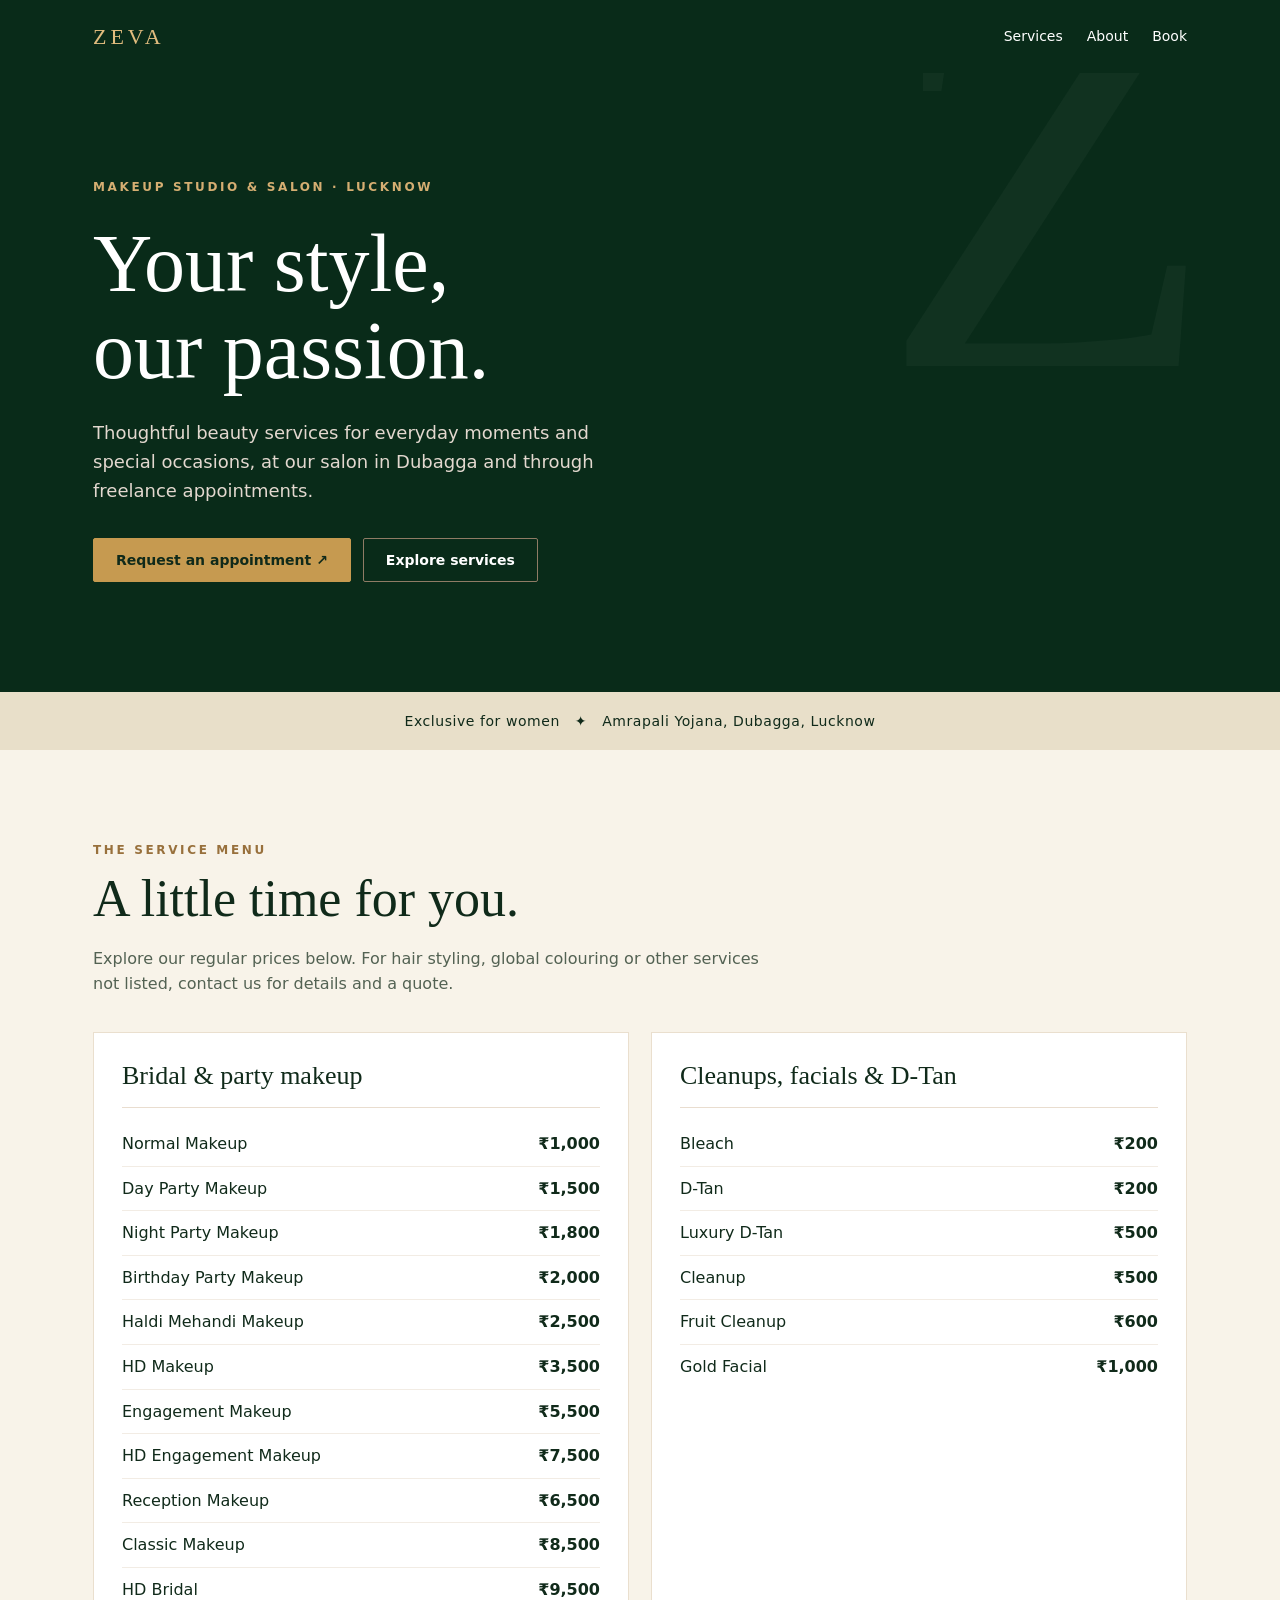
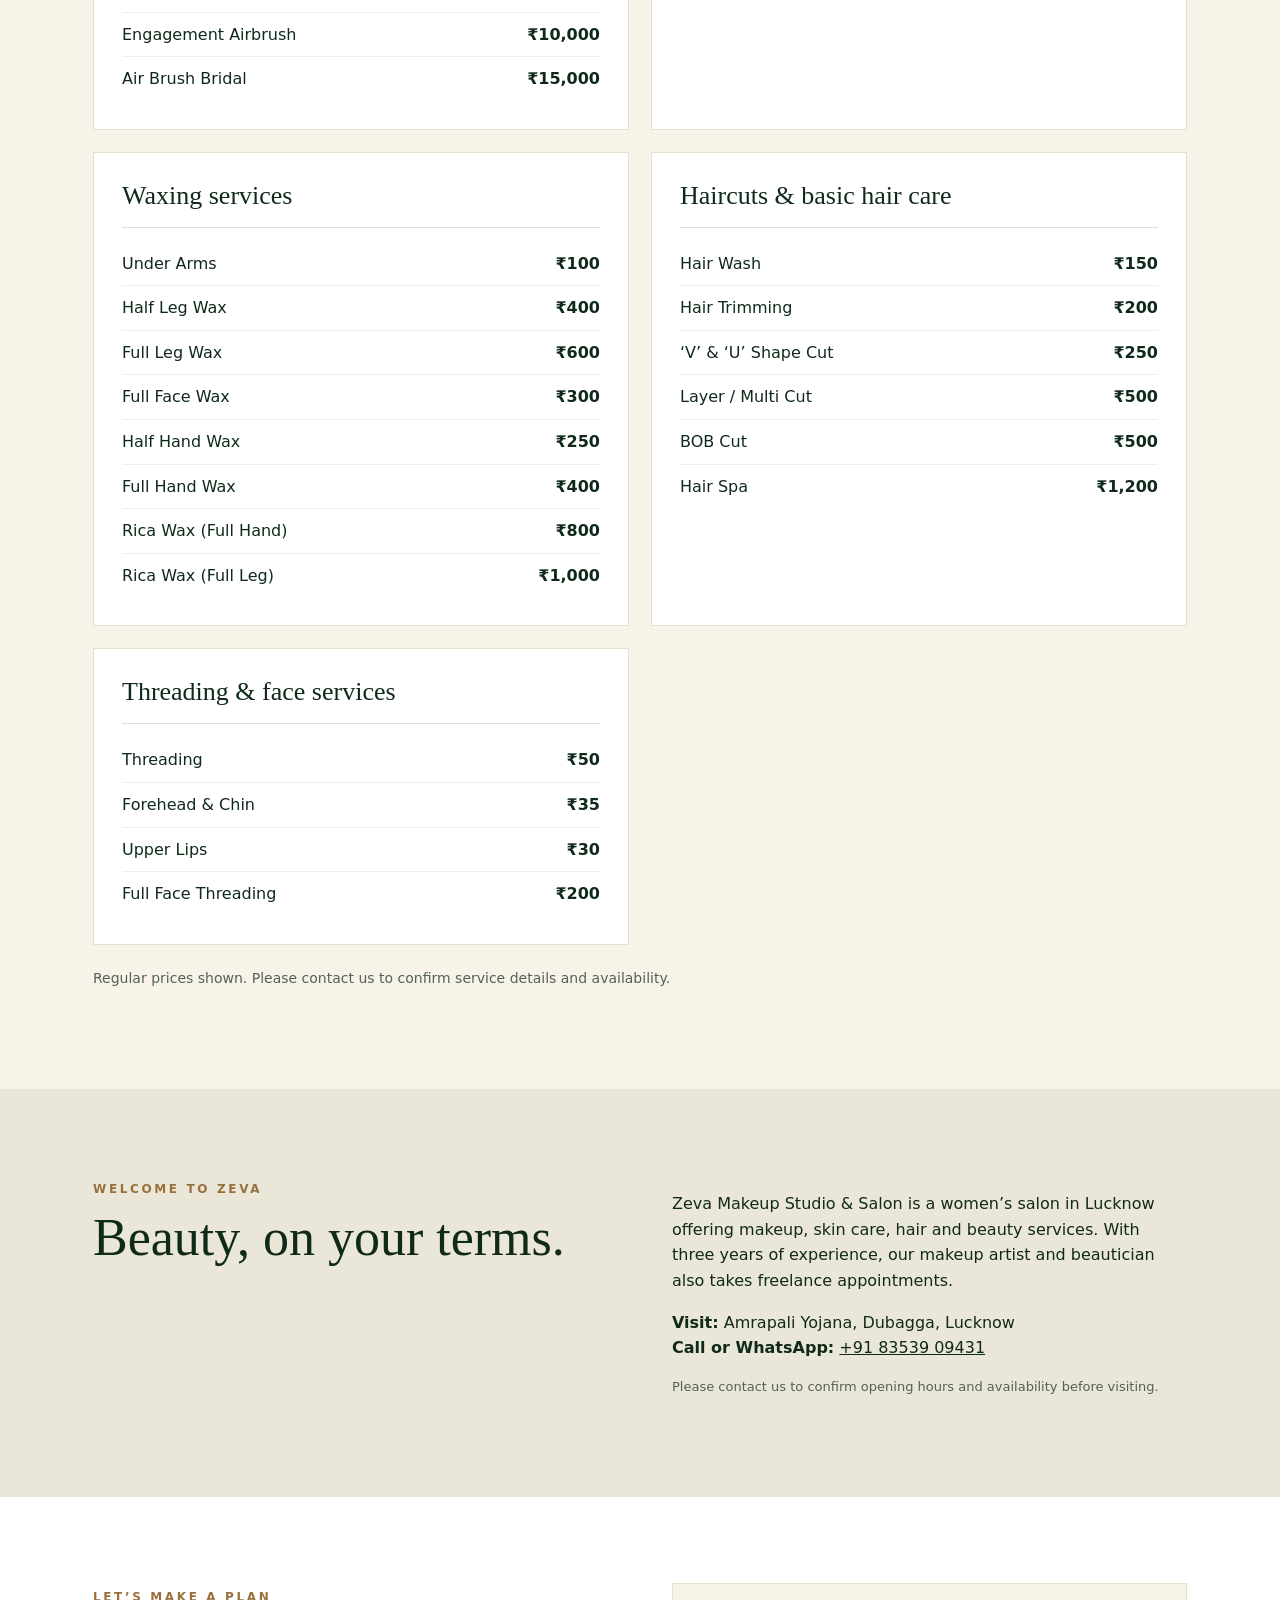
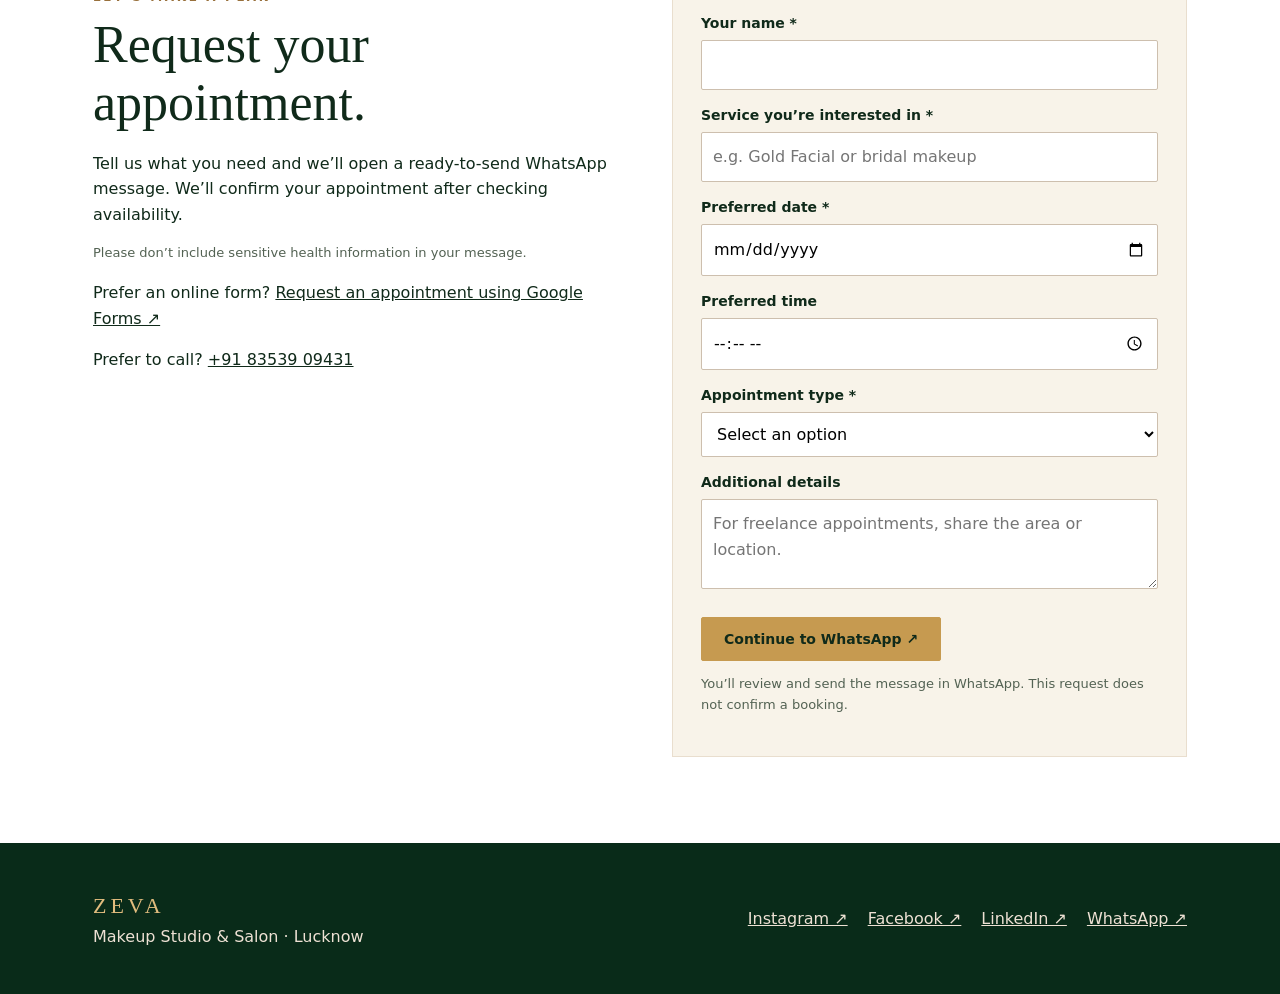
==== index.html @ 9061e0b4 "Publish Zeva salon website" ====
<!doctype html>
<html lang="en"><head><meta charset="utf-8"><meta name="viewport" content="width=device-width,initial-scale=1"><meta name="description" content="Zeva Makeup Studio & Salon in Dubagga, Lucknow. Explore services and request an appointment."><title>Zeva Makeup Studio & Salon | Lucknow</title>
<style>
:root{--ink:#102a1a;--bg:#f8f3e9;--gold:#c69a50;--light:#eee4d0;--muted:#536253}*{box-sizing:border-box}html{scroll-behavior:smooth}body{margin:0;background:var(--bg);color:var(--ink);font:16px/1.6 system-ui,-apple-system,sans-serif}a{color:inherit}header{background:#092b19;color:#fff}nav{max-width:1150px;margin:auto;display:flex;align-items:center;justify-content:space-between;padding:19px 28px;gap:20px}nav a{text-decoration:none}.brand{font-family:Georgia,serif;letter-spacing:.18em;font-size:22px;color:#e1bc7e}.navlinks{display:flex;gap:24px;font-size:14px}.hero{background:#092b19;color:#fff;position:relative;overflow:hidden}.hero:after{content:'Z';position:absolute;right:5%;top:-140px;font:550px/.9 Georgia,serif;color:#ffffff08;pointer-events:none}.hero-inner{max-width:1150px;margin:auto;padding:105px 28px 110px;position:relative;z-index:1}.eyebrow{text-transform:uppercase;letter-spacing:.22em;font-size:12px;font-weight:700;color:#d5ae72}.hero h1{font:clamp(46px,7vw,82px)/1.06 Georgia,serif;max-width:740px;margin:24px 0}.hero p{color:#e3d8cf;font-size:18px;max-width:540px}.buttons{display:flex;flex-wrap:wrap;gap:12px;margin-top:32px}.btn,button{display:inline-block;border:1px solid var(--gold);background:var(--gold);color:#102a1a;padding:13px 22px;border-radius:2px;text-decoration:none;font:600 14px system-ui;cursor:pointer}.btn.outline{background:transparent;color:#fff;border-color:#8f7b65}.strip{background:#e8dfc9;text-align:center;padding:18px;font-size:14px;letter-spacing:.04em}.wrap{max-width:1150px;margin:auto;padding:86px 28px}h2{font:clamp(36px,5vw,52px)/1.12 Georgia,serif;margin:8px 0 18px}h3{font:26px Georgia,serif;margin:0 0 14px}.intro{max-width:690px;color:var(--muted)}.service-grid{display:grid;grid-template-columns:repeat(2,1fr);gap:22px;margin-top:35px}.card{background:#fff;border:1px solid #eadfce;padding:28px}.card h3{padding-bottom:16px;border-bottom:1px solid #e9ddcf}.row{display:flex;justify-content:space-between;gap:20px;padding:9px 0;border-bottom:1px solid #f2ece4}.row:last-child{border-bottom:0}.price{white-space:nowrap;font-weight:600}.note{font-size:14px;color:var(--muted);margin-top:22px}.about{background:#ebe7d8}.about-grid,.book-grid{display:grid;grid-template-columns:1fr 1fr;gap:64px;align-items:start}.about p{max-width:520px}.booking{background:#fff}.form{background:var(--bg);border:1px solid #e9dece;padding:28px}.form label{display:block;font-size:14px;font-weight:650;margin:14px 0 6px}.form label:first-child{margin-top:0}.form input,.form select,.form textarea{font:inherit;width:100%;border:1px solid #cdbfae;background:#fff;padding:11px;border-radius:2px}.form textarea{min-height:90px;resize:vertical}.form button{margin-top:20px}.small{font-size:13px;color:var(--muted)}footer{background:#092b19;color:#eee1d4}footer .wrap{padding-top:45px;padding-bottom:45px;display:flex;justify-content:space-between;gap:24px;flex-wrap:wrap}.social{display:flex;gap:20px;align-items:center;flex-wrap:wrap}a:focus-visible,button:focus-visible,input:focus-visible,select:focus-visible,textarea:focus-visible{outline:3px solid #9b6417;outline-offset:3px}@media(max-width:700px){nav{padding:16px 20px}.brand{font-size:18px}.navlinks{gap:14px;font-size:12px}.hero-inner{padding:75px 22px}.hero:after{font-size:300px;top:0}.wrap{padding:60px 22px}.service-grid,.about-grid,.book-grid{grid-template-columns:1fr;gap:18px}.card{padding:22px}.book-grid{gap:30px}}
</style></head><body><header><nav aria-label="Main navigation"><a class="brand" href="#top">ZEVA</a><div class="navlinks"><a href="#services">Services</a><a href="#about">About</a><a href="#book">Book</a></div></nav></header><main id="top"><section class="hero"><div class="hero-inner"><div class="eyebrow">Makeup studio & salon · Lucknow</div><h1>Your style,<br>our passion.</h1><p>Thoughtful beauty services for everyday moments and special occasions, at our salon in Dubagga and through freelance appointments.</p><div class="buttons"><a class="btn" href="#book">Request an appointment ↗</a><a class="btn outline" href="#services">Explore services</a></div></div></section><div class="strip">Exclusive for women &nbsp; ✦ &nbsp; Amrapali Yojana, Dubagga, Lucknow</div><section id="services" class="wrap"><span class="eyebrow" style="color:#98703c">The service menu</span><h2>A little time for you.</h2><p class="intro">Explore our regular prices below. For hair styling, global colouring or other services not listed, contact us for details and a quote.</p><div class="service-grid">
<div class="card"><h3>Bridal & party makeup</h3><div class="row"><span>Normal Makeup</span><span class="price">₹1,000</span></div><div class="row"><span>Day Party Makeup</span><span class="price">₹1,500</span></div><div class="row"><span>Night Party Makeup</span><span class="price">₹1,800</span></div><div class="row"><span>Birthday Party Makeup</span><span class="price">₹2,000</span></div><div class="row"><span>Haldi Mehandi Makeup</span><span class="price">₹2,500</span></div><div class="row"><span>HD Makeup</span><span class="price">₹3,500</span></div><div class="row"><span>Engagement Makeup</span><span class="price">₹5,500</span></div><div class="row"><span>HD Engagement Makeup</span><span class="price">₹7,500</span></div><div class="row"><span>Reception Makeup</span><span class="price">₹6,500</span></div><div class="row"><span>Classic Makeup</span><span class="price">₹8,500</span></div><div class="row"><span>HD Bridal</span><span class="price">₹9,500</span></div><div class="row"><span>Engagement Airbrush</span><span class="price">₹10,000</span></div><div class="row"><span>Air Brush Bridal</span><span class="price">₹15,000</span></div></div>
<div class="card"><h3>Cleanups, facials & D-Tan</h3><div class="row"><span>Bleach</span><span class="price">₹200</span></div><div class="row"><span>D-Tan</span><span class="price">₹200</span></div><div class="row"><span>Luxury D-Tan</span><span class="price">₹500</span></div><div class="row"><span>Cleanup</span><span class="price">₹500</span></div><div class="row"><span>Fruit Cleanup</span><span class="price">₹600</span></div><div class="row"><span>Gold Facial</span><span class="price">₹1,000</span></div></div>
<div class="card"><h3>Waxing services</h3><div class="row"><span>Under Arms</span><span class="price">₹100</span></div><div class="row"><span>Half Leg Wax</span><span class="price">₹400</span></div><div class="row"><span>Full Leg Wax</span><span class="price">₹600</span></div><div class="row"><span>Full Face Wax</span><span class="price">₹300</span></div><div class="row"><span>Half Hand Wax</span><span class="price">₹250</span></div><div class="row"><span>Full Hand Wax</span><span class="price">₹400</span></div><div class="row"><span>Rica Wax (Full Hand)</span><span class="price">₹800</span></div><div class="row"><span>Rica Wax (Full Leg)</span><span class="price">₹1,000</span></div></div>
<div class="card"><h3>Haircuts & basic hair care</h3><div class="row"><span>Hair Wash</span><span class="price">₹150</span></div><div class="row"><span>Hair Trimming</span><span class="price">₹200</span></div><div class="row"><span>‘V’ & ‘U’ Shape Cut</span><span class="price">₹250</span></div><div class="row"><span>Layer / Multi Cut</span><span class="price">₹500</span></div><div class="row"><span>BOB Cut</span><span class="price">₹500</span></div><div class="row"><span>Hair Spa</span><span class="price">₹1,200</span></div></div>
<div class="card"><h3>Threading & face services</h3><div class="row"><span>Threading</span><span class="price">₹50</span></div><div class="row"><span>Forehead & Chin</span><span class="price">₹35</span></div><div class="row"><span>Upper Lips</span><span class="price">₹30</span></div><div class="row"><span>Full Face Threading</span><span class="price">₹200</span></div></div></div><p class="note">Regular prices shown. Please contact us to confirm service details and availability.</p></section><section id="about" class="about"><div class="wrap about-grid"><div><span class="eyebrow" style="color:#98703c">Welcome to Zeva</span><h2>Beauty, on your terms.</h2></div><div><p>Zeva Makeup Studio & Salon is a women’s salon in Lucknow offering makeup, skin care, hair and beauty services. With three years of experience, our makeup artist and beautician also takes freelance appointments.</p><p><strong>Visit:</strong> Amrapali Yojana, Dubagga, Lucknow<br><strong>Call or WhatsApp:</strong> <a href="tel:+918353909431">+91 83539 09431</a></p><p class="small">Please contact us to confirm opening hours and availability before visiting.</p></div></div></section><section id="book" class="booking"><div class="wrap book-grid"><div><span class="eyebrow" style="color:#98703c">Let’s make a plan</span><h2>Request your appointment.</h2><p>Tell us what you need and we’ll open a ready-to-send WhatsApp message. We’ll confirm your appointment after checking availability.</p><p class="small">Please don’t include sensitive health information in your message.</p><p>Prefer an online form? <a href="https://docs.google.com/forms/d/e/1FAIpQLSdlE_HU9J3QaApyy7PPLVn61SA3UjmPYv734FfahQmQXUkTKg/viewform?usp=publish-editor" target="_blank" rel="noopener noreferrer">Request an appointment using Google Forms ↗</a></p><p>Prefer to call? <a href="tel:+918353909431">+91 83539 09431</a></p></div><form class="form" id="booking-form"><label for="name">Your name *</label><input id="name" name="name" autocomplete="name" required maxlength="100"><label for="service">Service you’re interested in *</label><input id="service" name="service" required maxlength="120" placeholder="e.g. Gold Facial or bridal makeup"><label for="date">Preferred date *</label><input id="date" name="date" type="date" required><label for="time">Preferred time</label><input id="time" name="time" type="time"><label for="location">Appointment type *</label><select id="location" name="location" required><option value="">Select an option</option><option>At the salon</option><option>Freelance / at another location</option></select><label for="details">Additional details</label><textarea id="details" name="details" maxlength="500" placeholder="For freelance appointments, share the area or location."></textarea><button type="submit">Continue to WhatsApp ↗</button><p class="small">You’ll review and send the message in WhatsApp. This request does not confirm a booking.</p></form></div></section></main><footer><div class="wrap"><div><div class="brand">ZEVA</div><div>Makeup Studio & Salon · Lucknow</div></div><div class="social"><a href="https://www.instagram.com/zeva_makeup_studio/" target="_blank" rel="noopener noreferrer">Instagram ↗</a><a href="https://www.facebook.com/share/1DYczhRhSz/" target="_blank" rel="noopener noreferrer">Facebook ↗</a><a href="https://www.linkedin.com/in/jeba-siddiqui-956927223/" target="_blank" rel="noopener noreferrer">LinkedIn ↗</a><a href="https://wa.me/918353909431" target="_blank" rel="noopener noreferrer">WhatsApp ↗</a></div></div></footer><script>
document.getElementById('booking-form').addEventListener('submit',function(event){event.preventDefault();const f=new FormData(this);const message=['Hello Zeva! I would like to request an appointment.','Name: '+f.get('name').trim(),'Service: '+f.get('service').trim(),'Preferred date: '+f.get('date'),'Preferred time: '+(f.get('time')||'Flexible'),'Appointment type: '+f.get('location'),'Additional details: '+(f.get('details').trim()||'None')].join('\n');window.location.href='https://wa.me/918353909431?text='+encodeURIComponent(message)});
</script></body></html>
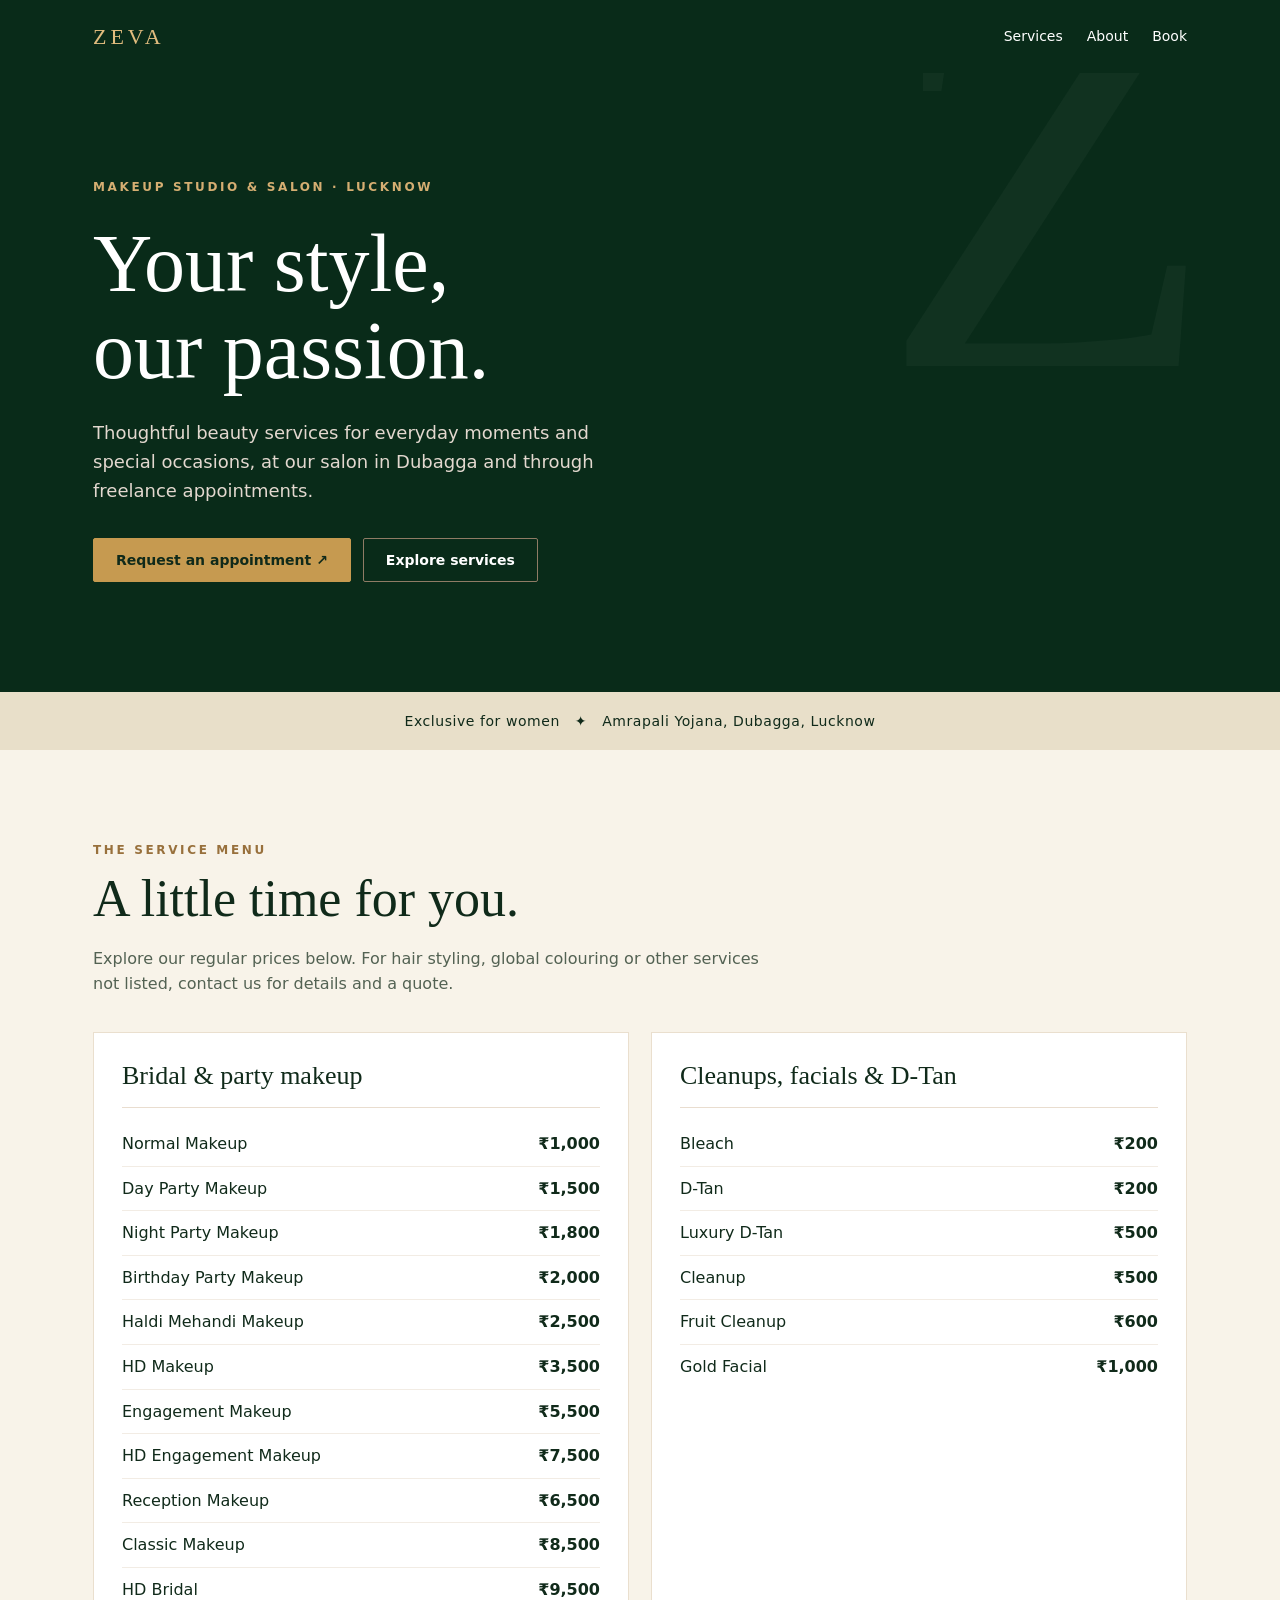
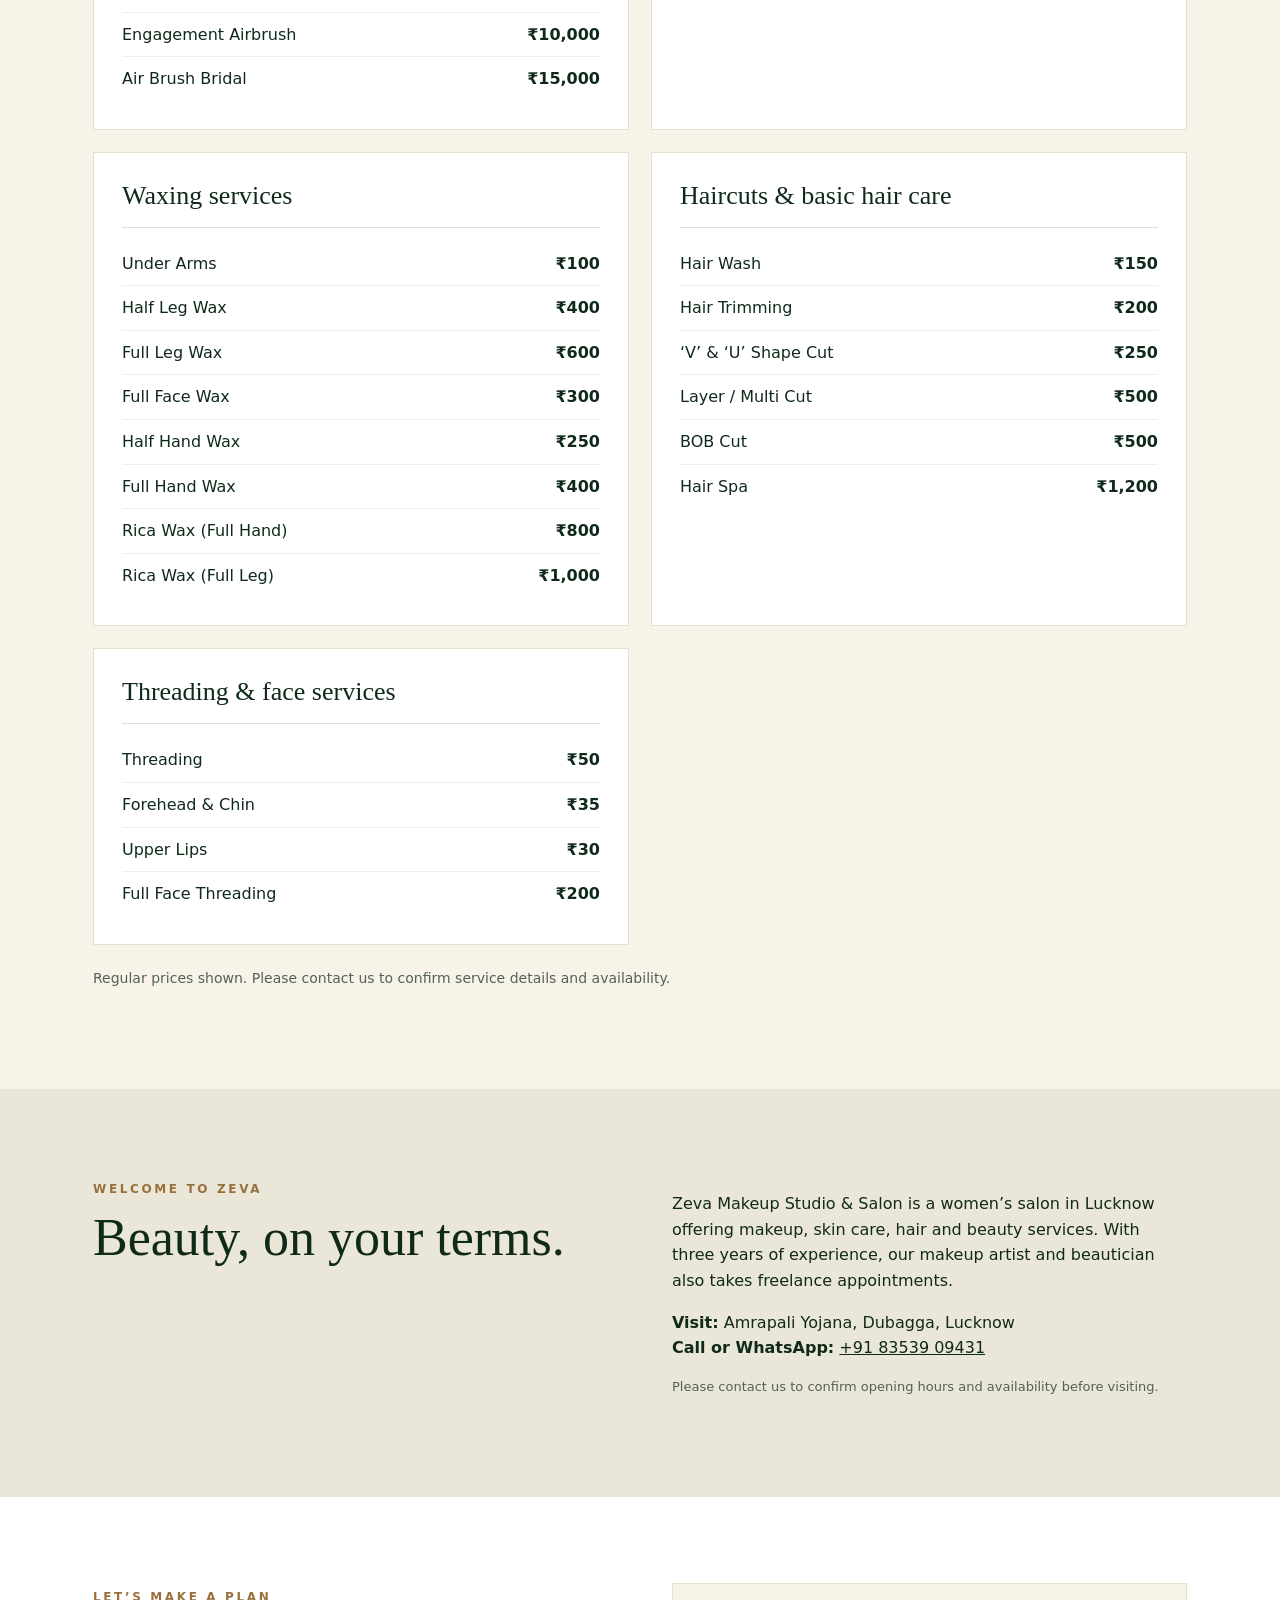
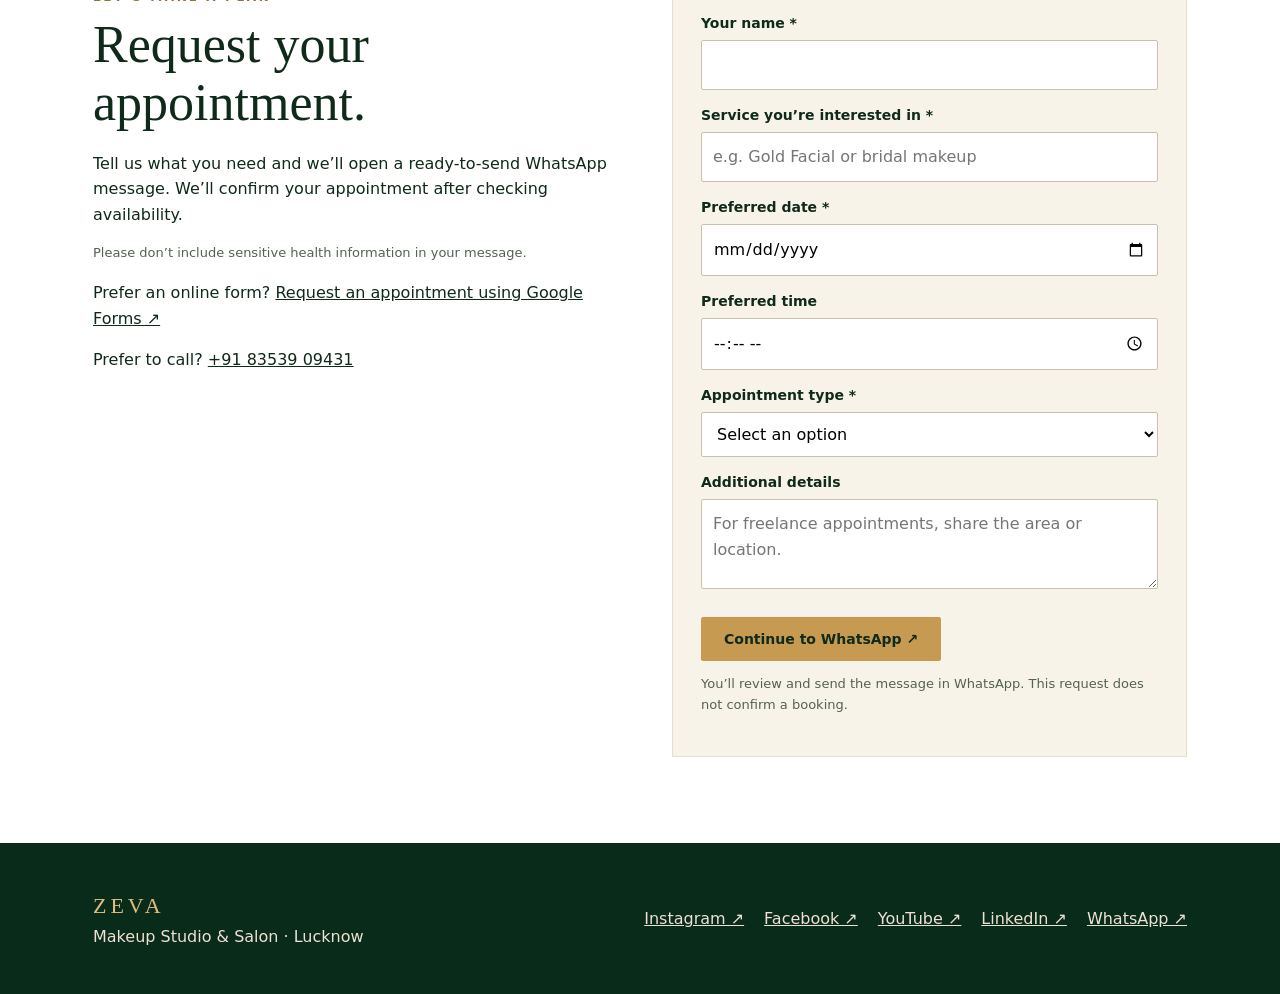
==== commit f1e853c7: "Link salon Facebook Page and YouTube" ====
--- a/index.html
+++ b/index.html
@@ -7,6 +7,6 @@
 <div class="card"><h3>Cleanups, facials & D-Tan</h3><div class="row"><span>Bleach</span><span class="price">₹200</span></div><div class="row"><span>D-Tan</span><span class="price">₹200</span></div><div class="row"><span>Luxury D-Tan</span><span class="price">₹500</span></div><div class="row"><span>Cleanup</span><span class="price">₹500</span></div><div class="row"><span>Fruit Cleanup</span><span class="price">₹600</span></div><div class="row"><span>Gold Facial</span><span class="price">₹1,000</span></div></div>
 <div class="card"><h3>Waxing services</h3><div class="row"><span>Under Arms</span><span class="price">₹100</span></div><div class="row"><span>Half Leg Wax</span><span class="price">₹400</span></div><div class="row"><span>Full Leg Wax</span><span class="price">₹600</span></div><div class="row"><span>Full Face Wax</span><span class="price">₹300</span></div><div class="row"><span>Half Hand Wax</span><span class="price">₹250</span></div><div class="row"><span>Full Hand Wax</span><span class="price">₹400</span></div><div class="row"><span>Rica Wax (Full Hand)</span><span class="price">₹800</span></div><div class="row"><span>Rica Wax (Full Leg)</span><span class="price">₹1,000</span></div></div>
 <div class="card"><h3>Haircuts & basic hair care</h3><div class="row"><span>Hair Wash</span><span class="price">₹150</span></div><div class="row"><span>Hair Trimming</span><span class="price">₹200</span></div><div class="row"><span>‘V’ & ‘U’ Shape Cut</span><span class="price">₹250</span></div><div class="row"><span>Layer / Multi Cut</span><span class="price">₹500</span></div><div class="row"><span>BOB Cut</span><span class="price">₹500</span></div><div class="row"><span>Hair Spa</span><span class="price">₹1,200</span></div></div>
-<div class="card"><h3>Threading & face services</h3><div class="row"><span>Threading</span><span class="price">₹50</span></div><div class="row"><span>Forehead & Chin</span><span class="price">₹35</span></div><div class="row"><span>Upper Lips</span><span class="price">₹30</span></div><div class="row"><span>Full Face Threading</span><span class="price">₹200</span></div></div></div><p class="note">Regular prices shown. Please contact us to confirm service details and availability.</p></section><section id="about" class="about"><div class="wrap about-grid"><div><span class="eyebrow" style="color:#98703c">Welcome to Zeva</span><h2>Beauty, on your terms.</h2></div><div><p>Zeva Makeup Studio & Salon is a women’s salon in Lucknow offering makeup, skin care, hair and beauty services. With three years of experience, our makeup artist and beautician also takes freelance appointments.</p><p><strong>Visit:</strong> Amrapali Yojana, Dubagga, Lucknow<br><strong>Call or WhatsApp:</strong> <a href="tel:+918353909431">+91 83539 09431</a></p><p class="small">Please contact us to confirm opening hours and availability before visiting.</p></div></div></section><section id="book" class="booking"><div class="wrap book-grid"><div><span class="eyebrow" style="color:#98703c">Let’s make a plan</span><h2>Request your appointment.</h2><p>Tell us what you need and we’ll open a ready-to-send WhatsApp message. We’ll confirm your appointment after checking availability.</p><p class="small">Please don’t include sensitive health information in your message.</p><p>Prefer an online form? <a href="https://docs.google.com/forms/d/e/1FAIpQLSdlE_HU9J3QaApyy7PPLVn61SA3UjmPYv734FfahQmQXUkTKg/viewform?usp=publish-editor" target="_blank" rel="noopener noreferrer">Request an appointment using Google Forms ↗</a></p><p>Prefer to call? <a href="tel:+918353909431">+91 83539 09431</a></p></div><form class="form" id="booking-form"><label for="name">Your name *</label><input id="name" name="name" autocomplete="name" required maxlength="100"><label for="service">Service you’re interested in *</label><input id="service" name="service" required maxlength="120" placeholder="e.g. Gold Facial or bridal makeup"><label for="date">Preferred date *</label><input id="date" name="date" type="date" required><label for="time">Preferred time</label><input id="time" name="time" type="time"><label for="location">Appointment type *</label><select id="location" name="location" required><option value="">Select an option</option><option>At the salon</option><option>Freelance / at another location</option></select><label for="details">Additional details</label><textarea id="details" name="details" maxlength="500" placeholder="For freelance appointments, share the area or location."></textarea><button type="submit">Continue to WhatsApp ↗</button><p class="small">You’ll review and send the message in WhatsApp. This request does not confirm a booking.</p></form></div></section></main><footer><div class="wrap"><div><div class="brand">ZEVA</div><div>Makeup Studio & Salon · Lucknow</div></div><div class="social"><a href="https://www.instagram.com/zeva_makeup_studio/" target="_blank" rel="noopener noreferrer">Instagram ↗</a><a href="https://www.facebook.com/share/1DYczhRhSz/" target="_blank" rel="noopener noreferrer">Facebook ↗</a><a href="https://www.linkedin.com/in/jeba-siddiqui-956927223/" target="_blank" rel="noopener noreferrer">LinkedIn ↗</a><a href="https://wa.me/918353909431" target="_blank" rel="noopener noreferrer">WhatsApp ↗</a></div></div></footer><script>
+<div class="card"><h3>Threading & face services</h3><div class="row"><span>Threading</span><span class="price">₹50</span></div><div class="row"><span>Forehead & Chin</span><span class="price">₹35</span></div><div class="row"><span>Upper Lips</span><span class="price">₹30</span></div><div class="row"><span>Full Face Threading</span><span class="price">₹200</span></div></div></div><p class="note">Regular prices shown. Please contact us to confirm service details and availability.</p></section><section id="about" class="about"><div class="wrap about-grid"><div><span class="eyebrow" style="color:#98703c">Welcome to Zeva</span><h2>Beauty, on your terms.</h2></div><div><p>Zeva Makeup Studio & Salon is a women’s salon in Lucknow offering makeup, skin care, hair and beauty services. With three years of experience, our makeup artist and beautician also takes freelance appointments.</p><p><strong>Visit:</strong> Amrapali Yojana, Dubagga, Lucknow<br><strong>Call or WhatsApp:</strong> <a href="tel:+918353909431">+91 83539 09431</a></p><p class="small">Please contact us to confirm opening hours and availability before visiting.</p></div></div></section><section id="book" class="booking"><div class="wrap book-grid"><div><span class="eyebrow" style="color:#98703c">Let’s make a plan</span><h2>Request your appointment.</h2><p>Tell us what you need and we’ll open a ready-to-send WhatsApp message. We’ll confirm your appointment after checking availability.</p><p class="small">Please don’t include sensitive health information in your message.</p><p>Prefer an online form? <a href="https://docs.google.com/forms/d/e/1FAIpQLSdlE_HU9J3QaApyy7PPLVn61SA3UjmPYv734FfahQmQXUkTKg/viewform?usp=publish-editor" target="_blank" rel="noopener noreferrer">Request an appointment using Google Forms ↗</a></p><p>Prefer to call? <a href="tel:+918353909431">+91 83539 09431</a></p></div><form class="form" id="booking-form"><label for="name">Your name *</label><input id="name" name="name" autocomplete="name" required maxlength="100"><label for="service">Service you’re interested in *</label><input id="service" name="service" required maxlength="120" placeholder="e.g. Gold Facial or bridal makeup"><label for="date">Preferred date *</label><input id="date" name="date" type="date" required><label for="time">Preferred time</label><input id="time" name="time" type="time"><label for="location">Appointment type *</label><select id="location" name="location" required><option value="">Select an option</option><option>At the salon</option><option>Freelance / at another location</option></select><label for="details">Additional details</label><textarea id="details" name="details" maxlength="500" placeholder="For freelance appointments, share the area or location."></textarea><button type="submit">Continue to WhatsApp ↗</button><p class="small">You’ll review and send the message in WhatsApp. This request does not confirm a booking.</p></form></div></section></main><footer><div class="wrap"><div><div class="brand">ZEVA</div><div>Makeup Studio & Salon · Lucknow</div></div><div class="social"><a href="https://www.instagram.com/zeva_makeup_studio/" target="_blank" rel="noopener noreferrer">Instagram ↗</a><a href="https://www.facebook.com/profile.php?id=61577740792588" target="_blank" rel="noopener noreferrer">Facebook ↗</a><a href="https://www.youtube.com/@zeva-makeup-studio" target="_blank" rel="noopener noreferrer">YouTube ↗</a><a href="https://www.linkedin.com/in/jeba-siddiqui-956927223/" target="_blank" rel="noopener noreferrer">LinkedIn ↗</a><a href="https://wa.me/918353909431" target="_blank" rel="noopener noreferrer">WhatsApp ↗</a></div></div></footer><script>
 document.getElementById('booking-form').addEventListener('submit',function(event){event.preventDefault();const f=new FormData(this);const message=['Hello Zeva! I would like to request an appointment.','Name: '+f.get('name').trim(),'Service: '+f.get('service').trim(),'Preferred date: '+f.get('date'),'Preferred time: '+(f.get('time')||'Flexible'),'Appointment type: '+f.get('location'),'Additional details: '+(f.get('details').trim()||'None')].join('\n');window.location.href='https://wa.me/918353909431?text='+encodeURIComponent(message)});
 </script></body></html>
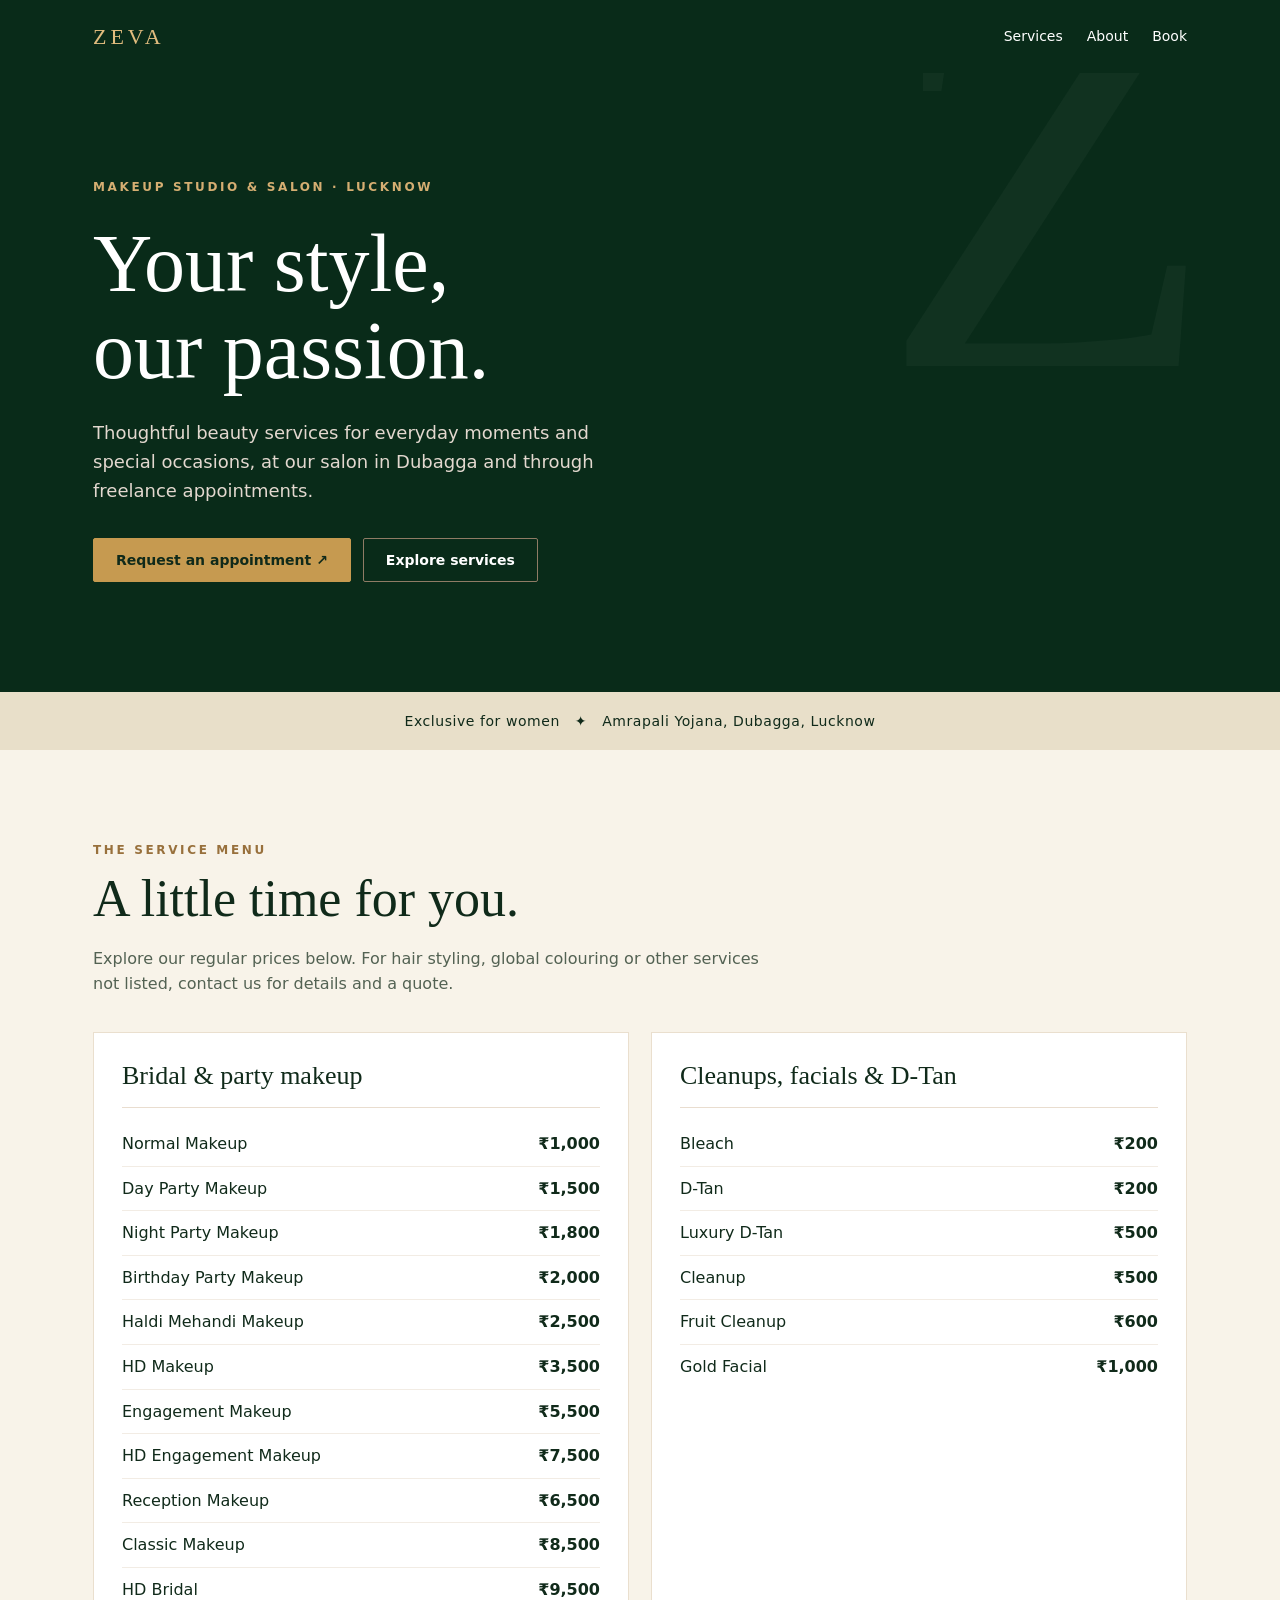
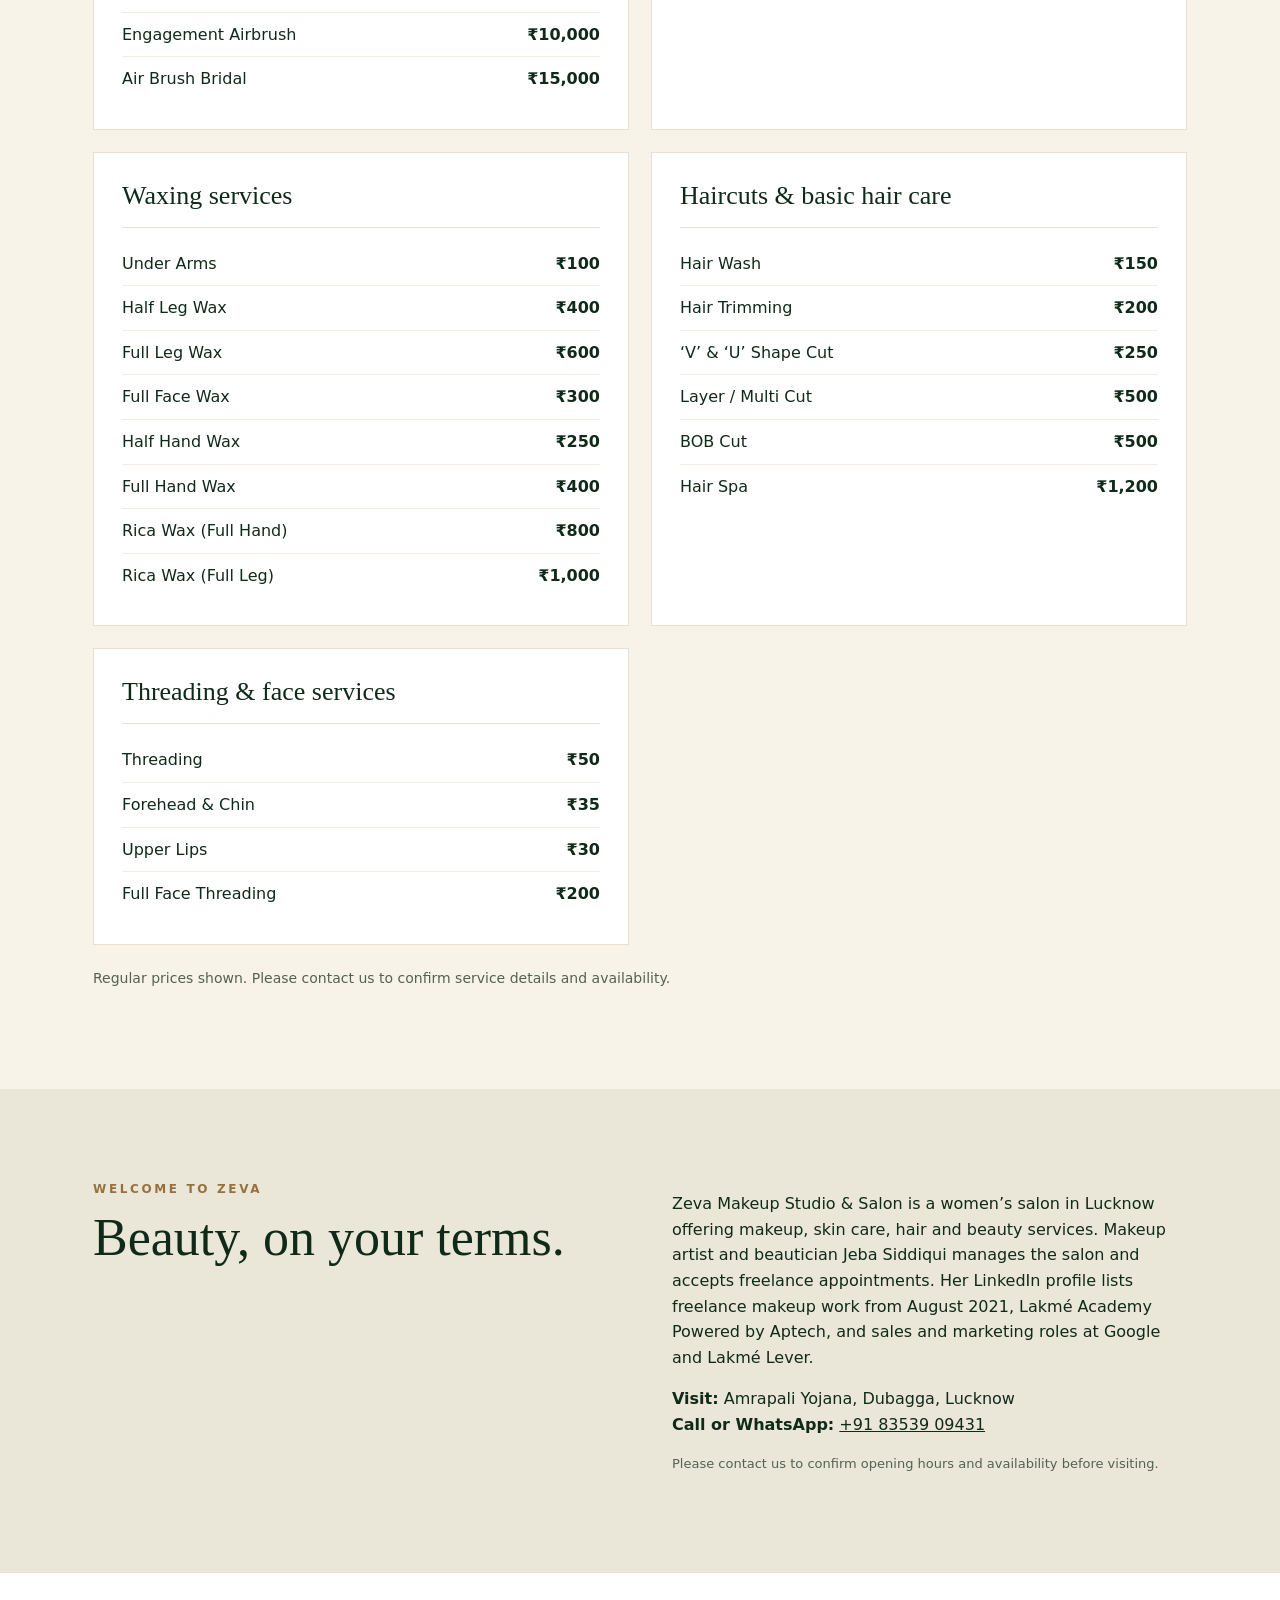
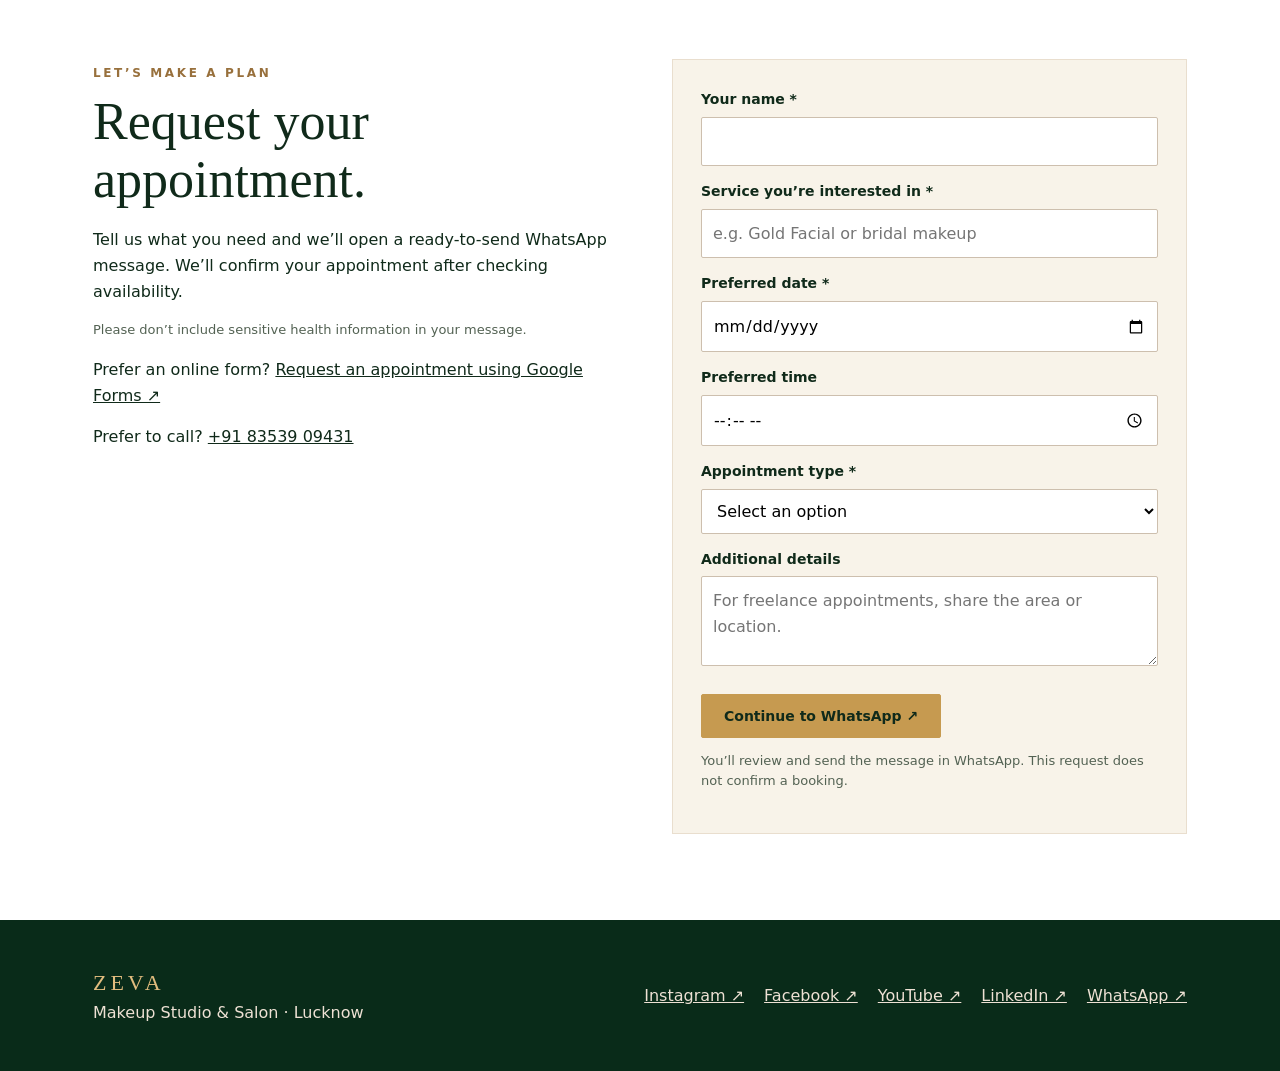
==== commit 676b3475: "Update artist biography" ====
--- a/index.html
+++ b/index.html
@@ -7,6 +7,6 @@
 <div class="card"><h3>Cleanups, facials & D-Tan</h3><div class="row"><span>Bleach</span><span class="price">₹200</span></div><div class="row"><span>D-Tan</span><span class="price">₹200</span></div><div class="row"><span>Luxury D-Tan</span><span class="price">₹500</span></div><div class="row"><span>Cleanup</span><span class="price">₹500</span></div><div class="row"><span>Fruit Cleanup</span><span class="price">₹600</span></div><div class="row"><span>Gold Facial</span><span class="price">₹1,000</span></div></div>
 <div class="card"><h3>Waxing services</h3><div class="row"><span>Under Arms</span><span class="price">₹100</span></div><div class="row"><span>Half Leg Wax</span><span class="price">₹400</span></div><div class="row"><span>Full Leg Wax</span><span class="price">₹600</span></div><div class="row"><span>Full Face Wax</span><span class="price">₹300</span></div><div class="row"><span>Half Hand Wax</span><span class="price">₹250</span></div><div class="row"><span>Full Hand Wax</span><span class="price">₹400</span></div><div class="row"><span>Rica Wax (Full Hand)</span><span class="price">₹800</span></div><div class="row"><span>Rica Wax (Full Leg)</span><span class="price">₹1,000</span></div></div>
 <div class="card"><h3>Haircuts & basic hair care</h3><div class="row"><span>Hair Wash</span><span class="price">₹150</span></div><div class="row"><span>Hair Trimming</span><span class="price">₹200</span></div><div class="row"><span>‘V’ & ‘U’ Shape Cut</span><span class="price">₹250</span></div><div class="row"><span>Layer / Multi Cut</span><span class="price">₹500</span></div><div class="row"><span>BOB Cut</span><span class="price">₹500</span></div><div class="row"><span>Hair Spa</span><span class="price">₹1,200</span></div></div>
-<div class="card"><h3>Threading & face services</h3><div class="row"><span>Threading</span><span class="price">₹50</span></div><div class="row"><span>Forehead & Chin</span><span class="price">₹35</span></div><div class="row"><span>Upper Lips</span><span class="price">₹30</span></div><div class="row"><span>Full Face Threading</span><span class="price">₹200</span></div></div></div><p class="note">Regular prices shown. Please contact us to confirm service details and availability.</p></section><section id="about" class="about"><div class="wrap about-grid"><div><span class="eyebrow" style="color:#98703c">Welcome to Zeva</span><h2>Beauty, on your terms.</h2></div><div><p>Zeva Makeup Studio & Salon is a women’s salon in Lucknow offering makeup, skin care, hair and beauty services. With three years of experience, our makeup artist and beautician also takes freelance appointments.</p><p><strong>Visit:</strong> Amrapali Yojana, Dubagga, Lucknow<br><strong>Call or WhatsApp:</strong> <a href="tel:+918353909431">+91 83539 09431</a></p><p class="small">Please contact us to confirm opening hours and availability before visiting.</p></div></div></section><section id="book" class="booking"><div class="wrap book-grid"><div><span class="eyebrow" style="color:#98703c">Let’s make a plan</span><h2>Request your appointment.</h2><p>Tell us what you need and we’ll open a ready-to-send WhatsApp message. We’ll confirm your appointment after checking availability.</p><p class="small">Please don’t include sensitive health information in your message.</p><p>Prefer an online form? <a href="https://docs.google.com/forms/d/e/1FAIpQLSdlE_HU9J3QaApyy7PPLVn61SA3UjmPYv734FfahQmQXUkTKg/viewform?usp=publish-editor" target="_blank" rel="noopener noreferrer">Request an appointment using Google Forms ↗</a></p><p>Prefer to call? <a href="tel:+918353909431">+91 83539 09431</a></p></div><form class="form" id="booking-form"><label for="name">Your name *</label><input id="name" name="name" autocomplete="name" required maxlength="100"><label for="service">Service you’re interested in *</label><input id="service" name="service" required maxlength="120" placeholder="e.g. Gold Facial or bridal makeup"><label for="date">Preferred date *</label><input id="date" name="date" type="date" required><label for="time">Preferred time</label><input id="time" name="time" type="time"><label for="location">Appointment type *</label><select id="location" name="location" required><option value="">Select an option</option><option>At the salon</option><option>Freelance / at another location</option></select><label for="details">Additional details</label><textarea id="details" name="details" maxlength="500" placeholder="For freelance appointments, share the area or location."></textarea><button type="submit">Continue to WhatsApp ↗</button><p class="small">You’ll review and send the message in WhatsApp. This request does not confirm a booking.</p></form></div></section></main><footer><div class="wrap"><div><div class="brand">ZEVA</div><div>Makeup Studio & Salon · Lucknow</div></div><div class="social"><a href="https://www.instagram.com/zeva_makeup_studio/" target="_blank" rel="noopener noreferrer">Instagram ↗</a><a href="https://www.facebook.com/profile.php?id=61577740792588" target="_blank" rel="noopener noreferrer">Facebook ↗</a><a href="https://www.youtube.com/@zeva-makeup-studio" target="_blank" rel="noopener noreferrer">YouTube ↗</a><a href="https://www.linkedin.com/in/jeba-siddiqui-956927223/" target="_blank" rel="noopener noreferrer">LinkedIn ↗</a><a href="https://wa.me/918353909431" target="_blank" rel="noopener noreferrer">WhatsApp ↗</a></div></div></footer><script>
+<div class="card"><h3>Threading & face services</h3><div class="row"><span>Threading</span><span class="price">₹50</span></div><div class="row"><span>Forehead & Chin</span><span class="price">₹35</span></div><div class="row"><span>Upper Lips</span><span class="price">₹30</span></div><div class="row"><span>Full Face Threading</span><span class="price">₹200</span></div></div></div><p class="note">Regular prices shown. Please contact us to confirm service details and availability.</p></section><section id="about" class="about"><div class="wrap about-grid"><div><span class="eyebrow" style="color:#98703c">Welcome to Zeva</span><h2>Beauty, on your terms.</h2></div><div><p>Zeva Makeup Studio & Salon is a women’s salon in Lucknow offering makeup, skin care, hair and beauty services. Makeup artist and beautician Jeba Siddiqui manages the salon and accepts freelance appointments. Her LinkedIn profile lists freelance makeup work from August 2021, Lakmé Academy Powered by Aptech, and sales and marketing roles at Google and Lakmé Lever.</p><p><strong>Visit:</strong> Amrapali Yojana, Dubagga, Lucknow<br><strong>Call or WhatsApp:</strong> <a href="tel:+918353909431">+91 83539 09431</a></p><p class="small">Please contact us to confirm opening hours and availability before visiting.</p></div></div></section><section id="book" class="booking"><div class="wrap book-grid"><div><span class="eyebrow" style="color:#98703c">Let’s make a plan</span><h2>Request your appointment.</h2><p>Tell us what you need and we’ll open a ready-to-send WhatsApp message. We’ll confirm your appointment after checking availability.</p><p class="small">Please don’t include sensitive health information in your message.</p><p>Prefer an online form? <a href="https://docs.google.com/forms/d/e/1FAIpQLSdlE_HU9J3QaApyy7PPLVn61SA3UjmPYv734FfahQmQXUkTKg/viewform?usp=publish-editor" target="_blank" rel="noopener noreferrer">Request an appointment using Google Forms ↗</a></p><p>Prefer to call? <a href="tel:+918353909431">+91 83539 09431</a></p></div><form class="form" id="booking-form"><label for="name">Your name *</label><input id="name" name="name" autocomplete="name" required maxlength="100"><label for="service">Service you’re interested in *</label><input id="service" name="service" required maxlength="120" placeholder="e.g. Gold Facial or bridal makeup"><label for="date">Preferred date *</label><input id="date" name="date" type="date" required><label for="time">Preferred time</label><input id="time" name="time" type="time"><label for="location">Appointment type *</label><select id="location" name="location" required><option value="">Select an option</option><option>At the salon</option><option>Freelance / at another location</option></select><label for="details">Additional details</label><textarea id="details" name="details" maxlength="500" placeholder="For freelance appointments, share the area or location."></textarea><button type="submit">Continue to WhatsApp ↗</button><p class="small">You’ll review and send the message in WhatsApp. This request does not confirm a booking.</p></form></div></section></main><footer><div class="wrap"><div><div class="brand">ZEVA</div><div>Makeup Studio & Salon · Lucknow</div></div><div class="social"><a href="https://www.instagram.com/zeva_makeup_studio/" target="_blank" rel="noopener noreferrer">Instagram ↗</a><a href="https://www.facebook.com/profile.php?id=61577740792588" target="_blank" rel="noopener noreferrer">Facebook ↗</a><a href="https://www.youtube.com/@zeva-makeup-studio" target="_blank" rel="noopener noreferrer">YouTube ↗</a><a href="https://www.linkedin.com/in/jeba-siddiqui-956927223/" target="_blank" rel="noopener noreferrer">LinkedIn ↗</a><a href="https://wa.me/918353909431" target="_blank" rel="noopener noreferrer">WhatsApp ↗</a></div></div></footer><script>
 document.getElementById('booking-form').addEventListener('submit',function(event){event.preventDefault();const f=new FormData(this);const message=['Hello Zeva! I would like to request an appointment.','Name: '+f.get('name').trim(),'Service: '+f.get('service').trim(),'Preferred date: '+f.get('date'),'Preferred time: '+(f.get('time')||'Flexible'),'Appointment type: '+f.get('location'),'Additional details: '+(f.get('details').trim()||'None')].join('\n');window.location.href='https://wa.me/918353909431?text='+encodeURIComponent(message)});
 </script></body></html>
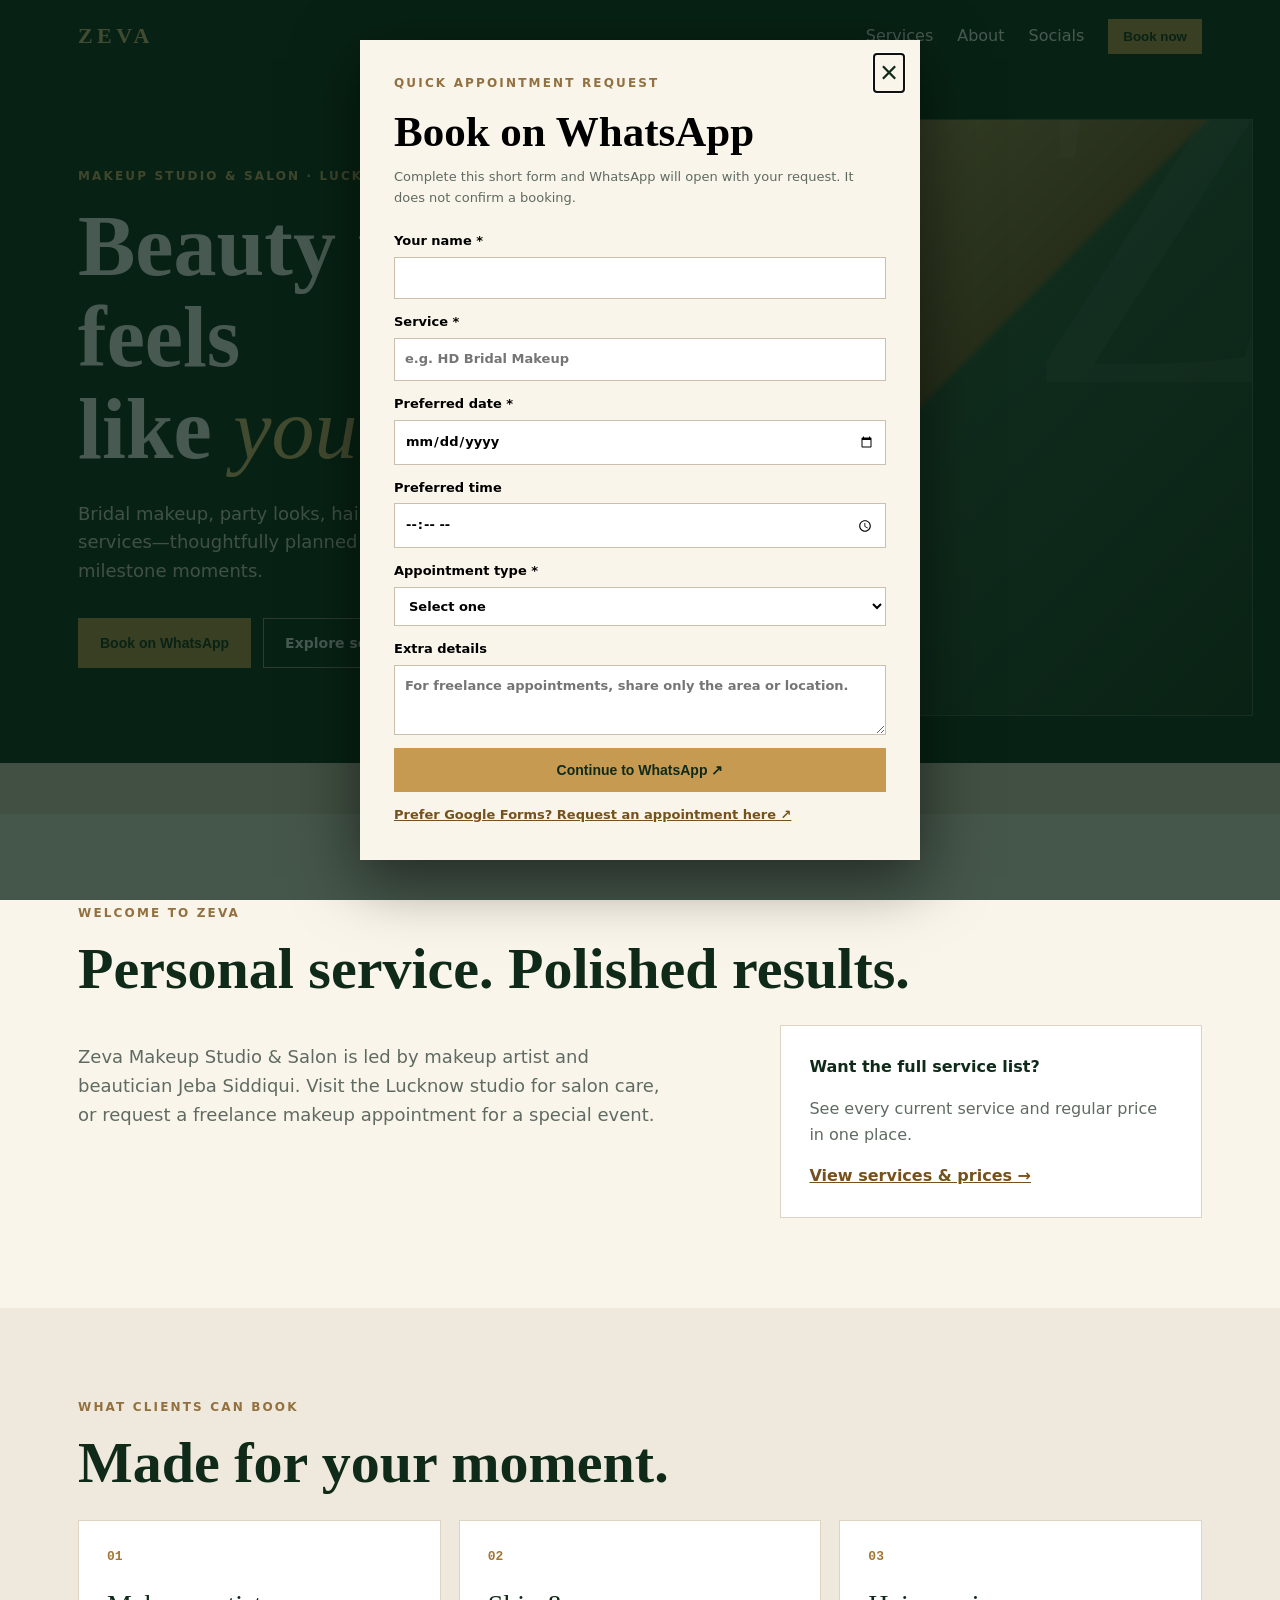
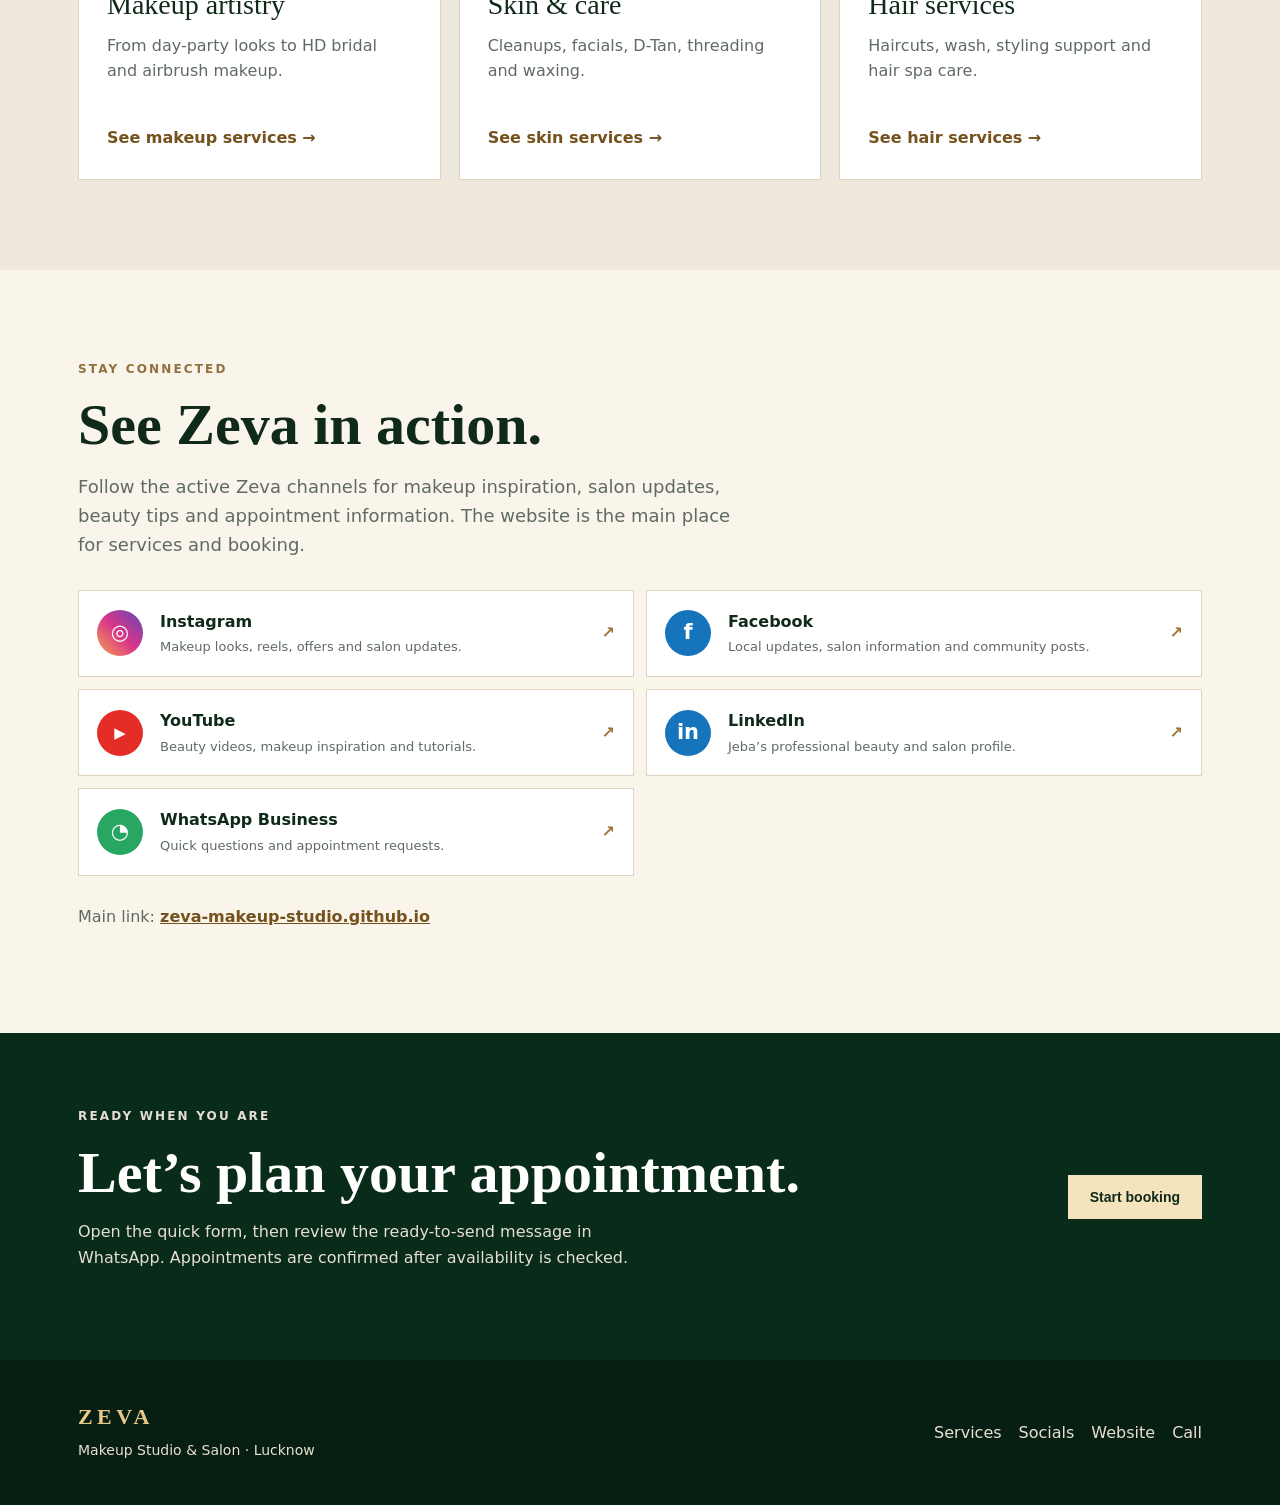
==== commit 007e4bb0: "Update index.html" ====
--- a/index.html
+++ b/index.html
@@ -1,12 +1,10 @@
 <!doctype html>
-<html lang="en"><head><meta charset="utf-8"><meta name="viewport" content="width=device-width,initial-scale=1"><meta name="description" content="Zeva Makeup Studio & Salon in Dubagga, Lucknow. Explore services and request an appointment."><title>Zeva Makeup Studio & Salon | Lucknow</title>
-<style>
-:root{--ink:#102a1a;--bg:#f8f3e9;--gold:#c69a50;--light:#eee4d0;--muted:#536253}*{box-sizing:border-box}html{scroll-behavior:smooth}body{margin:0;background:var(--bg);color:var(--ink);font:16px/1.6 system-ui,-apple-system,sans-serif}a{color:inherit}header{background:#092b19;color:#fff}nav{max-width:1150px;margin:auto;display:flex;align-items:center;justify-content:space-between;padding:19px 28px;gap:20px}nav a{text-decoration:none}.brand{font-family:Georgia,serif;letter-spacing:.18em;font-size:22px;color:#e1bc7e}.navlinks{display:flex;gap:24px;font-size:14px}.hero{background:#092b19;color:#fff;position:relative;overflow:hidden}.hero:after{content:'Z';position:absolute;right:5%;top:-140px;font:550px/.9 Georgia,serif;color:#ffffff08;pointer-events:none}.hero-inner{max-width:1150px;margin:auto;padding:105px 28px 110px;position:relative;z-index:1}.eyebrow{text-transform:uppercase;letter-spacing:.22em;font-size:12px;font-weight:700;color:#d5ae72}.hero h1{font:clamp(46px,7vw,82px)/1.06 Georgia,serif;max-width:740px;margin:24px 0}.hero p{color:#e3d8cf;font-size:18px;max-width:540px}.buttons{display:flex;flex-wrap:wrap;gap:12px;margin-top:32px}.btn,button{display:inline-block;border:1px solid var(--gold);background:var(--gold);color:#102a1a;padding:13px 22px;border-radius:2px;text-decoration:none;font:600 14px system-ui;cursor:pointer}.btn.outline{background:transparent;color:#fff;border-color:#8f7b65}.strip{background:#e8dfc9;text-align:center;padding:18px;font-size:14px;letter-spacing:.04em}.wrap{max-width:1150px;margin:auto;padding:86px 28px}h2{font:clamp(36px,5vw,52px)/1.12 Georgia,serif;margin:8px 0 18px}h3{font:26px Georgia,serif;margin:0 0 14px}.intro{max-width:690px;color:var(--muted)}.service-grid{display:grid;grid-template-columns:repeat(2,1fr);gap:22px;margin-top:35px}.card{background:#fff;border:1px solid #eadfce;padding:28px}.card h3{padding-bottom:16px;border-bottom:1px solid #e9ddcf}.row{display:flex;justify-content:space-between;gap:20px;padding:9px 0;border-bottom:1px solid #f2ece4}.row:last-child{border-bottom:0}.price{white-space:nowrap;font-weight:600}.note{font-size:14px;color:var(--muted);margin-top:22px}.about{background:#ebe7d8}.about-grid,.book-grid{display:grid;grid-template-columns:1fr 1fr;gap:64px;align-items:start}.about p{max-width:520px}.booking{background:#fff}.form{background:var(--bg);border:1px solid #e9dece;padding:28px}.form label{display:block;font-size:14px;font-weight:650;margin:14px 0 6px}.form label:first-child{margin-top:0}.form input,.form select,.form textarea{font:inherit;width:100%;border:1px solid #cdbfae;background:#fff;padding:11px;border-radius:2px}.form textarea{min-height:90px;resize:vertical}.form button{margin-top:20px}.small{font-size:13px;color:var(--muted)}footer{background:#092b19;color:#eee1d4}footer .wrap{padding-top:45px;padding-bottom:45px;display:flex;justify-content:space-between;gap:24px;flex-wrap:wrap}.social{display:flex;gap:20px;align-items:center;flex-wrap:wrap}a:focus-visible,button:focus-visible,input:focus-visible,select:focus-visible,textarea:focus-visible{outline:3px solid #9b6417;outline-offset:3px}@media(max-width:700px){nav{padding:16px 20px}.brand{font-size:18px}.navlinks{gap:14px;font-size:12px}.hero-inner{padding:75px 22px}.hero:after{font-size:300px;top:0}.wrap{padding:60px 22px}.service-grid,.about-grid,.book-grid{grid-template-columns:1fr;gap:18px}.card{padding:22px}.book-grid{gap:30px}}
-</style></head><body><header><nav aria-label="Main navigation"><a class="brand" href="#top">ZEVA</a><div class="navlinks"><a href="#services">Services</a><a href="#about">About</a><a href="#book">Book</a></div></nav></header><main id="top"><section class="hero"><div class="hero-inner"><div class="eyebrow">Makeup studio & salon · Lucknow</div><h1>Your style,<br>our passion.</h1><p>Thoughtful beauty services for everyday moments and special occasions, at our salon in Dubagga and through freelance appointments.</p><div class="buttons"><a class="btn" href="#book">Request an appointment ↗</a><a class="btn outline" href="#services">Explore services</a></div></div></section><div class="strip">Exclusive for women &nbsp; ✦ &nbsp; Amrapali Yojana, Dubagga, Lucknow</div><section id="services" class="wrap"><span class="eyebrow" style="color:#98703c">The service menu</span><h2>A little time for you.</h2><p class="intro">Explore our regular prices below. For hair styling, global colouring or other services not listed, contact us for details and a quote.</p><div class="service-grid">
-<div class="card"><h3>Bridal & party makeup</h3><div class="row"><span>Normal Makeup</span><span class="price">₹1,000</span></div><div class="row"><span>Day Party Makeup</span><span class="price">₹1,500</span></div><div class="row"><span>Night Party Makeup</span><span class="price">₹1,800</span></div><div class="row"><span>Birthday Party Makeup</span><span class="price">₹2,000</span></div><div class="row"><span>Haldi Mehandi Makeup</span><span class="price">₹2,500</span></div><div class="row"><span>HD Makeup</span><span class="price">₹3,500</span></div><div class="row"><span>Engagement Makeup</span><span class="price">₹5,500</span></div><div class="row"><span>HD Engagement Makeup</span><span class="price">₹7,500</span></div><div class="row"><span>Reception Makeup</span><span class="price">₹6,500</span></div><div class="row"><span>Classic Makeup</span><span class="price">₹8,500</span></div><div class="row"><span>HD Bridal</span><span class="price">₹9,500</span></div><div class="row"><span>Engagement Airbrush</span><span class="price">₹10,000</span></div><div class="row"><span>Air Brush Bridal</span><span class="price">₹15,000</span></div></div>
-<div class="card"><h3>Cleanups, facials & D-Tan</h3><div class="row"><span>Bleach</span><span class="price">₹200</span></div><div class="row"><span>D-Tan</span><span class="price">₹200</span></div><div class="row"><span>Luxury D-Tan</span><span class="price">₹500</span></div><div class="row"><span>Cleanup</span><span class="price">₹500</span></div><div class="row"><span>Fruit Cleanup</span><span class="price">₹600</span></div><div class="row"><span>Gold Facial</span><span class="price">₹1,000</span></div></div>
-<div class="card"><h3>Waxing services</h3><div class="row"><span>Under Arms</span><span class="price">₹100</span></div><div class="row"><span>Half Leg Wax</span><span class="price">₹400</span></div><div class="row"><span>Full Leg Wax</span><span class="price">₹600</span></div><div class="row"><span>Full Face Wax</span><span class="price">₹300</span></div><div class="row"><span>Half Hand Wax</span><span class="price">₹250</span></div><div class="row"><span>Full Hand Wax</span><span class="price">₹400</span></div><div class="row"><span>Rica Wax (Full Hand)</span><span class="price">₹800</span></div><div class="row"><span>Rica Wax (Full Leg)</span><span class="price">₹1,000</span></div></div>
-<div class="card"><h3>Haircuts & basic hair care</h3><div class="row"><span>Hair Wash</span><span class="price">₹150</span></div><div class="row"><span>Hair Trimming</span><span class="price">₹200</span></div><div class="row"><span>‘V’ & ‘U’ Shape Cut</span><span class="price">₹250</span></div><div class="row"><span>Layer / Multi Cut</span><span class="price">₹500</span></div><div class="row"><span>BOB Cut</span><span class="price">₹500</span></div><div class="row"><span>Hair Spa</span><span class="price">₹1,200</span></div></div>
-<div class="card"><h3>Threading & face services</h3><div class="row"><span>Threading</span><span class="price">₹50</span></div><div class="row"><span>Forehead & Chin</span><span class="price">₹35</span></div><div class="row"><span>Upper Lips</span><span class="price">₹30</span></div><div class="row"><span>Full Face Threading</span><span class="price">₹200</span></div></div></div><p class="note">Regular prices shown. Please contact us to confirm service details and availability.</p></section><section id="about" class="about"><div class="wrap about-grid"><div><span class="eyebrow" style="color:#98703c">Welcome to Zeva</span><h2>Beauty, on your terms.</h2></div><div><p>Zeva Makeup Studio & Salon is a women’s salon in Lucknow offering makeup, skin care, hair and beauty services. Makeup artist and beautician Jeba Siddiqui manages the salon and accepts freelance appointments. Her LinkedIn profile lists freelance makeup work from August 2021, Lakmé Academy Powered by Aptech, and sales and marketing roles at Google and Lakmé Lever.</p><p><strong>Visit:</strong> Amrapali Yojana, Dubagga, Lucknow<br><strong>Call or WhatsApp:</strong> <a href="tel:+918353909431">+91 83539 09431</a></p><p class="small">Please contact us to confirm opening hours and availability before visiting.</p></div></div></section><section id="book" class="booking"><div class="wrap book-grid"><div><span class="eyebrow" style="color:#98703c">Let’s make a plan</span><h2>Request your appointment.</h2><p>Tell us what you need and we’ll open a ready-to-send WhatsApp message. We’ll confirm your appointment after checking availability.</p><p class="small">Please don’t include sensitive health information in your message.</p><p>Prefer an online form? <a href="https://docs.google.com/forms/d/e/1FAIpQLSdlE_HU9J3QaApyy7PPLVn61SA3UjmPYv734FfahQmQXUkTKg/viewform?usp=publish-editor" target="_blank" rel="noopener noreferrer">Request an appointment using Google Forms ↗</a></p><p>Prefer to call? <a href="tel:+918353909431">+91 83539 09431</a></p></div><form class="form" id="booking-form"><label for="name">Your name *</label><input id="name" name="name" autocomplete="name" required maxlength="100"><label for="service">Service you’re interested in *</label><input id="service" name="service" required maxlength="120" placeholder="e.g. Gold Facial or bridal makeup"><label for="date">Preferred date *</label><input id="date" name="date" type="date" required><label for="time">Preferred time</label><input id="time" name="time" type="time"><label for="location">Appointment type *</label><select id="location" name="location" required><option value="">Select an option</option><option>At the salon</option><option>Freelance / at another location</option></select><label for="details">Additional details</label><textarea id="details" name="details" maxlength="500" placeholder="For freelance appointments, share the area or location."></textarea><button type="submit">Continue to WhatsApp ↗</button><p class="small">You’ll review and send the message in WhatsApp. This request does not confirm a booking.</p></form></div></section></main><footer><div class="wrap"><div><div class="brand">ZEVA</div><div>Makeup Studio & Salon · Lucknow</div></div><div class="social"><a href="https://www.instagram.com/zeva_makeup_studio/" target="_blank" rel="noopener noreferrer">Instagram ↗</a><a href="https://www.facebook.com/profile.php?id=61577740792588" target="_blank" rel="noopener noreferrer">Facebook ↗</a><a href="https://www.youtube.com/@zeva-makeup-studio" target="_blank" rel="noopener noreferrer">YouTube ↗</a><a href="https://www.linkedin.com/in/jeba-siddiqui-956927223/" target="_blank" rel="noopener noreferrer">LinkedIn ↗</a><a href="https://wa.me/918353909431" target="_blank" rel="noopener noreferrer">WhatsApp ↗</a></div></div></footer><script>
-document.getElementById('booking-form').addEventListener('submit',function(event){event.preventDefault();const f=new FormData(this);const message=['Hello Zeva! I would like to request an appointment.','Name: '+f.get('name').trim(),'Service: '+f.get('service').trim(),'Preferred date: '+f.get('date'),'Preferred time: '+(f.get('time')||'Flexible'),'Appointment type: '+f.get('location'),'Additional details: '+(f.get('details').trim()||'None')].join('\n');window.location.href='https://wa.me/918353909431?text='+encodeURIComponent(message)});
-</script></body></html>
+<html lang="en"><head><meta charset="utf-8"><meta name="viewport" content="width=device-width,initial-scale=1"><meta name="description" content="Zeva Makeup Studio & Salon in Dubagga, Lucknow. Bridal makeup, hair, skin and salon appointments."><title>Zeva Makeup Studio & Salon | Lucknow</title><link rel="stylesheet" href="styles.css"></head>
+<body><header class="site-header"><nav class="nav" aria-label="Main navigation"><a class="brand" href="index.html" aria-label="Zeva Makeup Studio home">ZEVA</a><div class="nav-links"><a href="services.html">Services</a><a href="#about">About</a><a href="#socials">Socials</a><button class="nav-book" type="button" data-open-booking>Book now</button></div></nav></header>
+<main><section class="hero"><div class="hero-copy"><p class="eyebrow">Makeup studio & salon · Lucknow</p><h1>Beauty that feels<br>like <em>you.</em></h1><p class="lead">Bridal makeup, party looks, hair, skin care and salon services—thoughtfully planned for your everyday and milestone moments.</p><div class="actions"><button class="button" type="button" data-open-booking>Book on WhatsApp</button><a class="button button-quiet" href="services.html">Explore services</a></div></div><div class="hero-art" aria-label="Image space reserved for a Zeva bridal makeup photo"><span>BRIDAL · BEAUTY · CONFIDENCE</span></div></section><div class="location-strip">Women’s salon · Amrapali Yojana, Dubagga, Lucknow · <a href="tel:+918353909431">+91 83539 09431</a></div>
+<section class="section" id="about"><p class="eyebrow ink">Welcome to Zeva</p><h2>Personal service. Polished results.</h2><div class="two-column"><p class="lead dark">Zeva Makeup Studio & Salon is led by makeup artist and beautician Jeba Siddiqui. Visit the Lucknow studio for salon care, or request a freelance makeup appointment for a special event.</p><div class="callout"><strong>Want the full service list?</strong><p>See every current service and regular price in one place.</p><a href="services.html">View services & prices →</a></div></div></section>
+<section class="section soft" aria-labelledby="highlights-title"><p class="eyebrow ink">What clients can book</p><h2 id="highlights-title">Made for your moment.</h2><div class="feature-grid"><a class="feature-card" href="services.html#makeup"><span class="card-number">01</span><h3>Makeup artistry</h3><p>From day-party looks to HD bridal and airbrush makeup.</p><span>See makeup services →</span></a><a class="feature-card" href="services.html#skin"><span class="card-number">02</span><h3>Skin & care</h3><p>Cleanups, facials, D-Tan, threading and waxing.</p><span>See skin services →</span></a><a class="feature-card" href="services.html#hair"><span class="card-number">03</span><h3>Hair services</h3><p>Haircuts, wash, styling support and hair spa care.</p><span>See hair services →</span></a></div></section>
+<section class="section socials-section" id="socials"><p class="eyebrow ink">Stay connected</p><h2>See Zeva in action.</h2><p class="intro">Follow the active Zeva channels for makeup inspiration, salon updates, beauty tips and appointment information. The website is the main place for services and booking.</p><div class="social-grid"><a class="social-card" href="https://www.instagram.com/zeva_makeup_studio/" target="_blank" rel="noopener noreferrer"><span class="social-icon instagram" aria-hidden="true">◎</span><span><strong>Instagram</strong><small>Makeup looks, reels, offers and salon updates.</small></span><b>↗</b></a><a class="social-card" href="https://www.facebook.com/profile.php?id=61577740792588" target="_blank" rel="noopener noreferrer"><span class="social-icon facebook" aria-hidden="true">f</span><span><strong>Facebook</strong><small>Local updates, salon information and community posts.</small></span><b>↗</b></a><a class="social-card" href="https://www.youtube.com/@zeva-makeup-studio" target="_blank" rel="noopener noreferrer"><span class="social-icon youtube" aria-hidden="true">▶</span><span><strong>YouTube</strong><small>Beauty videos, makeup inspiration and tutorials.</small></span><b>↗</b></a><a class="social-card" href="https://www.linkedin.com/in/jeba-siddiqui-956927223/" target="_blank" rel="noopener noreferrer"><span class="social-icon linkedin" aria-hidden="true">in</span><span><strong>LinkedIn</strong><small>Jeba’s professional beauty and salon profile.</small></span><b>↗</b></a><a class="social-card" href="https://wa.me/918353909431" target="_blank" rel="noopener noreferrer"><span class="social-icon whatsapp" aria-hidden="true">◔</span><span><strong>WhatsApp Business</strong><small>Quick questions and appointment requests.</small></span><b>↗</b></a></div><p class="site-link">Main link: <a href="https://zeva-makeup-studio.github.io/">zeva-makeup-studio.github.io</a></p></section>
+<section class="section booking-banner"><div><p class="eyebrow">Ready when you are</p><h2>Let’s plan your appointment.</h2><p>Open the quick form, then review the ready-to-send message in WhatsApp. Appointments are confirmed after availability is checked.</p></div><button class="button light" type="button" data-open-booking>Start booking</button></section></main>
+<footer><div><a class="brand" href="index.html">ZEVA</a><p>Makeup Studio & Salon · Lucknow</p></div><div><a href="services.html">Services</a><a href="#socials">Socials</a><a href="https://zeva-makeup-studio.github.io/">Website</a><a href="tel:+918353909431">Call</a></div></footer>
+<dialog class="booking-modal" id="booking-modal" aria-labelledby="booking-title"><form method="dialog" class="modal-shell"><button class="close" value="cancel" aria-label="Close quick booking form">×</button><p class="eyebrow ink">Quick appointment request</p><h2 id="booking-title">Book on WhatsApp</h2><p class="small">Complete this short form and WhatsApp will open with your request. It does not confirm a booking.</p><div class="quick-form"><label>Your name *<input name="name" autocomplete="name" required maxlength="100"></label><label>Service *<input name="service" required maxlength="120" placeholder="e.g. HD Bridal Makeup"></label><label>Preferred date *<input name="date" type="date" required></label><label>Preferred time <input name="time" type="time"></label><label>Appointment type *<select name="type" required><option value="">Select one</option><option>At the salon</option><option>Freelance / another location</option></select></label><label>Extra details <textarea name="details" maxlength="350" placeholder="For freelance appointments, share only the area or location."></textarea></label><button class="button" type="submit">Continue to WhatsApp ↗</button><a class="form-link" href="https://docs.google.com/forms/d/e/1FAIpQLSdlE_HU9J3QaApyy7PPLVn61SA3UjmPYv734FfahQmQXUkTKg/viewform?usp=publish-editor" target="_blank" rel="noopener noreferrer">Prefer Google Forms? Request an appointment here ↗</a></div></form></dialog><script src="site.js"></script></body></html>
--- a/styles.css
+++ b/styles.css
@@ -0,0 +1 @@
+:root{--ink:#102a1a;--green:#092b19;--cream:#faf5ea;--gold:#c69a50;--muted:#5f6b62;--white:#fff;--line:#dfd4c3}*{box-sizing:border-box}html{scroll-behavior:smooth}body{margin:0;background:var(--cream);color:var(--ink);font:16px/1.6 system-ui,-apple-system,"Segoe UI",sans-serif}a{color:inherit}.site-header{background:var(--green);color:#fff}.nav{max-width:1180px;margin:auto;min-height:72px;padding:15px 28px;display:flex;justify-content:space-between;align-items:center;gap:24px}.brand{font:700 22px Georgia,serif;letter-spacing:.2em;text-decoration:none;color:#e8c989}.nav-links{display:flex;align-items:center;gap:24px}.nav-links a,footer a{text-decoration:none}.nav-links a:hover,footer a:hover{text-decoration:underline;text-underline-offset:5px}.nav-book{border:1px solid var(--gold);background:var(--gold);padding:9px 14px;color:var(--ink);font-weight:700;cursor:pointer}.hero{background:var(--green);color:#fff;display:grid;grid-template-columns:1.05fr .95fr;min-height:560px}.hero-copy{max-width:690px;margin-left:max(28px,calc((100vw - 1124px)/2));padding:95px 42px 95px 0}.eyebrow{margin:0 0 15px;color:#e0b574;font-weight:800;font-size:12px;letter-spacing:.18em;text-transform:uppercase}.eyebrow.ink{color:#92703f}.hero h1,.page-hero h1,h2{font-family:Georgia,serif;line-height:1.06}.hero h1{font-size:clamp(50px,7vw,86px);margin:0 0 25px}.hero h1 em{font-weight:400;color:#edc780}.lead{font-size:18px;max-width:590px;color:#e7ded3}.lead.dark{color:var(--muted)}.actions{display:flex;flex-wrap:wrap;gap:12px;margin-top:32px}.button{border:1px solid var(--gold);background:var(--gold);color:var(--ink);padding:13px 21px;text-decoration:none;font-weight:750;font-size:14px;cursor:pointer}.button:hover,.nav-book:hover{filter:brightness(1.08);transform:translateY(-1px)}.button-quiet{background:transparent;border-color:#9e8d79;color:#fff}.hero-art{margin:48px 28px 48px 0;min-height:420px;display:flex;align-items:end;padding:22px;background:linear-gradient(135deg,#d6b679,#825d2e 45%,#2b5039 46%,#102a1a);outline:1px solid #ffffff3b;position:relative;overflow:hidden}.hero-art:before{content:"Z";position:absolute;right:-8%;top:-19%;font:clamp(280px,35vw,480px)/1 Georgia,serif;color:#ffffff12}.hero-art span{position:relative;z-index:1;color:#fff;letter-spacing:.14em;font-size:11px}.location-strip{background:#eadfca;text-align:center;padding:14px 22px;font-size:14px}.section{max-width:1180px;margin:auto;padding:90px 28px}.section h2{font-size:clamp(37px,5vw,58px);margin:0 0 26px}.two-column{display:grid;grid-template-columns:1.2fr .8fr;gap:70px;align-items:start}.callout{background:#fff;border:1px solid var(--line);padding:28px}.callout p{color:var(--muted)}.callout a{font-weight:750;color:#75521d}.soft{max-width:none;background:#eee9dc;padding-left:max(28px,calc((100vw - 1124px)/2));padding-right:max(28px,calc((100vw - 1124px)/2))}.feature-grid,.price-grid{display:grid;grid-template-columns:repeat(3,1fr);gap:18px}.feature-card{background:var(--white);border:1px solid var(--line);padding:28px;text-decoration:none;min-height:260px;display:flex;flex-direction:column;transition:transform .2s ease,box-shadow .2s ease,border-color .2s ease}.feature-card:hover,.social-card:hover,.price-card:hover{transform:translateY(-5px);box-shadow:0 16px 34px #1a211214;border-color:#b89152}.card-number{font:700 13px monospace;color:#a27734}.feature-card h3,.price-card h3{font:28px/1.15 Georgia,serif;margin:25px 0 12px}.feature-card p{color:var(--muted);margin:0}.feature-card span:last-child{margin-top:auto;padding-top:25px;font-weight:750;color:#75521d}.intro{max-width:660px;color:var(--muted);font-size:18px;margin-top:-8px}.socials-section{padding-bottom:104px}.social-grid{display:grid;grid-template-columns:repeat(2,1fr);gap:12px;margin-top:30px}.social-card{display:grid;grid-template-columns:48px 1fr auto;gap:15px;align-items:center;background:#fff;border:1px solid var(--line);padding:18px;text-decoration:none;transition:transform .2s ease,box-shadow .2s ease,border-color .2s ease}.social-card strong,.social-card small{display:block}.social-card small{color:var(--muted);font-size:13px;margin-top:3px}.social-card>b{color:#9e7538}.social-icon{display:grid;place-items:center;width:46px;height:46px;border-radius:50%;color:#fff;font-weight:800;font-size:21px}.instagram{background:linear-gradient(45deg,#f7a34c,#d8358a,#6148b7)}.facebook,.linkedin{background:#1674bd}.youtube{background:#e52d28;font-size:15px}.whatsapp{background:#28a762}.site-link{margin:28px 0 0;color:var(--muted)}.site-link a{font-weight:700;color:#75521d}.booking-banner{max-width:none;background:var(--green);color:#fff;padding:74px max(28px,calc((100vw - 1124px)/2));display:flex;align-items:center;justify-content:space-between;gap:34px}.booking-banner h2{margin:0 0 14px}.booking-banner p{max-width:590px;color:#e7ded3}.button.light{background:#f4e3bd;border-color:#f4e3bd}.page-hero{background:var(--green);color:#fff;padding:96px max(28px,calc((100vw - 1124px)/2)) 106px}.page-hero h1{font-size:clamp(48px,7vw,82px);margin:0 0 22px}.page-hero p{max-width:660px;color:#e7ded3;font-size:18px}.service-list{scroll-margin-top:70px}.section-heading{max-width:640px}.price-card{background:#fff;border:1px solid var(--line);padding:26px;transition:transform .2s ease,box-shadow .2s ease,border-color .2s ease}.price-card h3{margin-top:0}.price-card dl{margin:20px 0 0}.price-card dl>div{display:flex;gap:10px;justify-content:space-between;padding:11px 0;border-top:1px solid #eee7dd}.price-card dt{font-weight:600}.price-card dd{margin:0;white-space:nowrap;font-weight:750}.small{font-size:13px;color:var(--muted)}footer{background:#071f13;color:#eadfd0;padding:44px max(28px,calc((100vw - 1124px)/2));display:flex;gap:24px;align-items:center;justify-content:space-between;flex-wrap:wrap}footer p{margin:7px 0 0;font-size:14px}footer>div:last-child{display:flex;gap:17px;flex-wrap:wrap}.booking-modal{padding:0;border:0;background:transparent;max-width:min(560px,calc(100vw - 32px));box-shadow:0 18px 60px #0008}.booking-modal::backdrop{background:#071f13bd}.modal-shell{background:var(--cream);padding:34px;position:relative}.modal-shell h2{font-size:43px;margin:0 0 12px}.close{position:absolute;right:16px;top:14px;border:0;background:transparent;font-size:31px;cursor:pointer;color:var(--ink)}.quick-form{display:grid;gap:13px;margin-top:22px}.quick-form label{display:grid;gap:5px;font-size:13px;font-weight:750}.quick-form input,.quick-form select,.quick-form textarea{font:inherit;padding:10px;border:1px solid #cdbfae;background:#fff}.quick-form textarea{min-height:70px;resize:vertical}.form-link{font-size:13px;color:#75521d;font-weight:700}@media(max-width:760px){.nav{padding:14px 20px}.nav-links{gap:13px;font-size:13px}.nav-links a:nth-child(3){display:none}.hero{grid-template-columns:1fr}.hero-copy{margin:0;padding:75px 22px}.hero-art{margin:0 22px 38px;min-height:240px}.section{padding:62px 22px}.soft{padding-left:22px;padding-right:22px}.two-column,.feature-grid,.price-grid,.social-grid{grid-template-columns:1fr;gap:15px}.booking-banner{padding:56px 22px;display:block}.booking-banner .button{margin-top:13px}footer{padding:36px 22px}.page-hero{padding:74px 22px}.modal-shell{padding:28px 21px}.modal-shell h2{font-size:37px}}
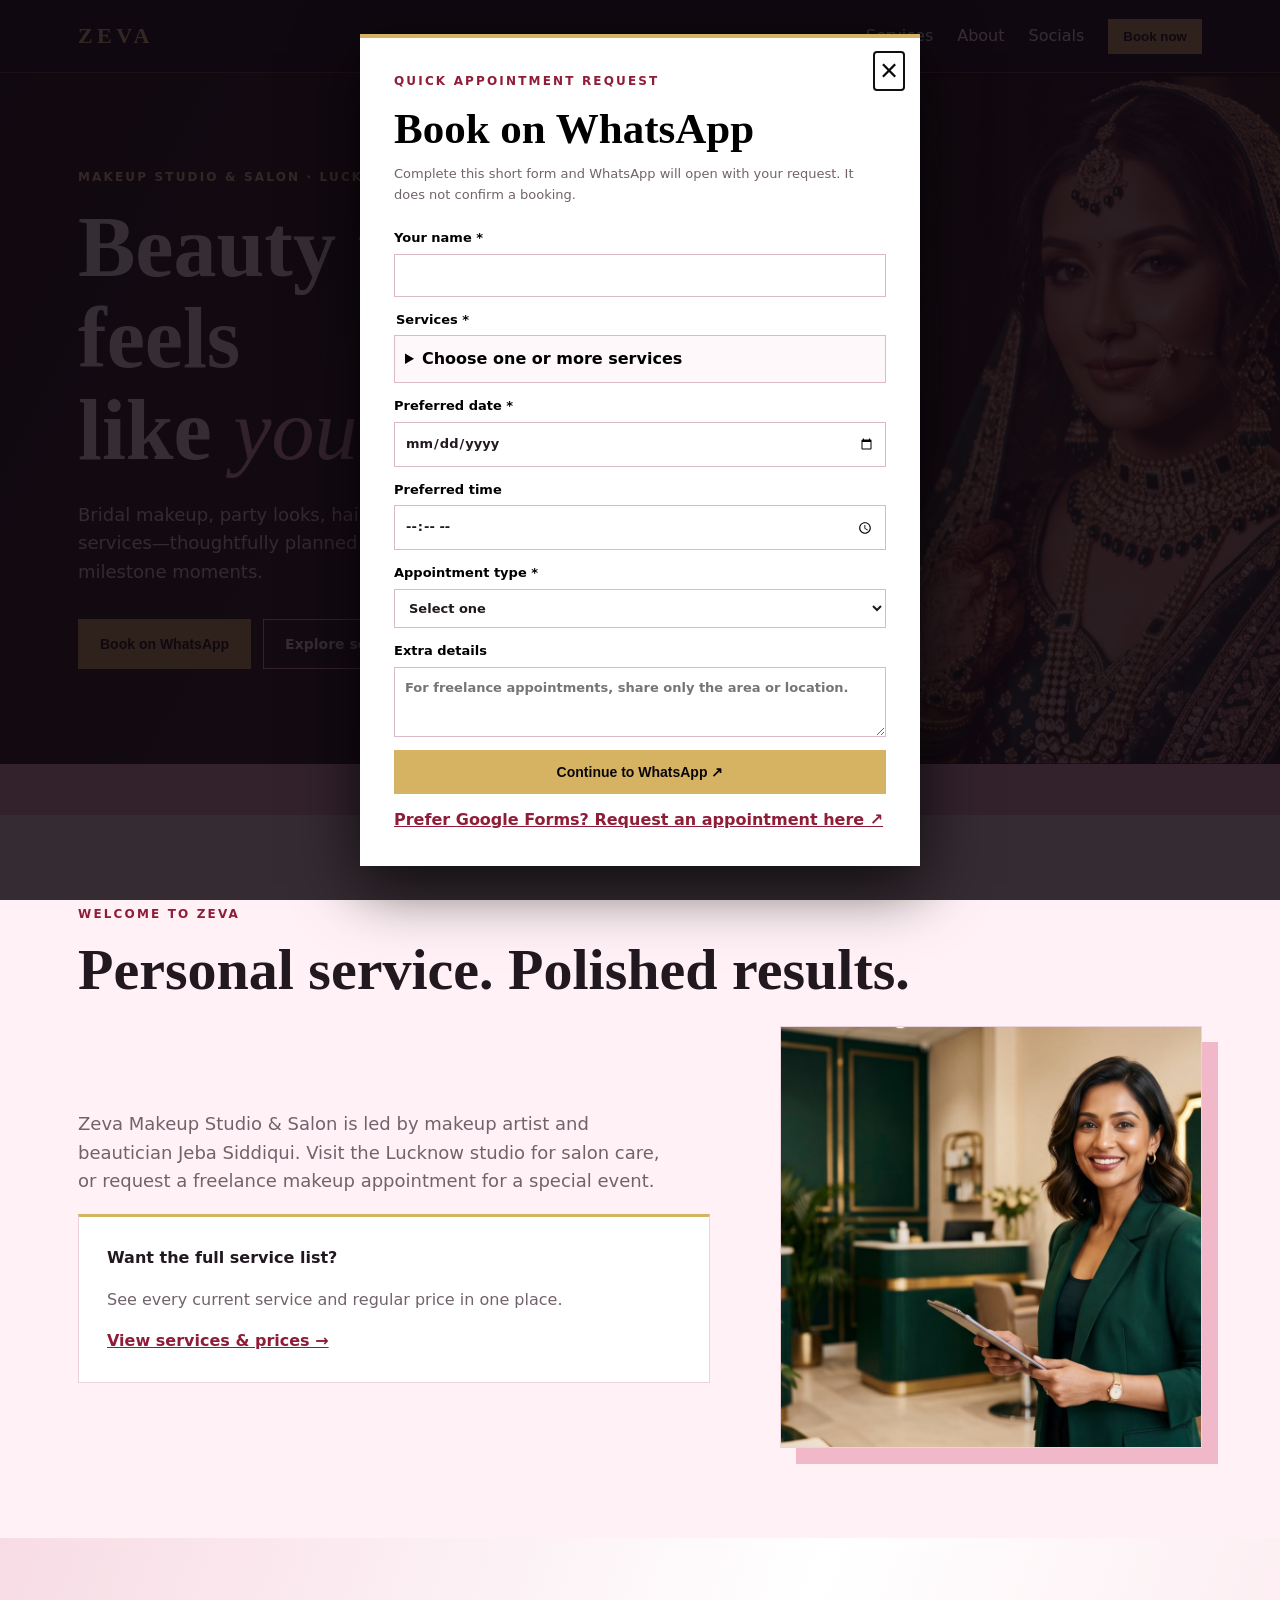
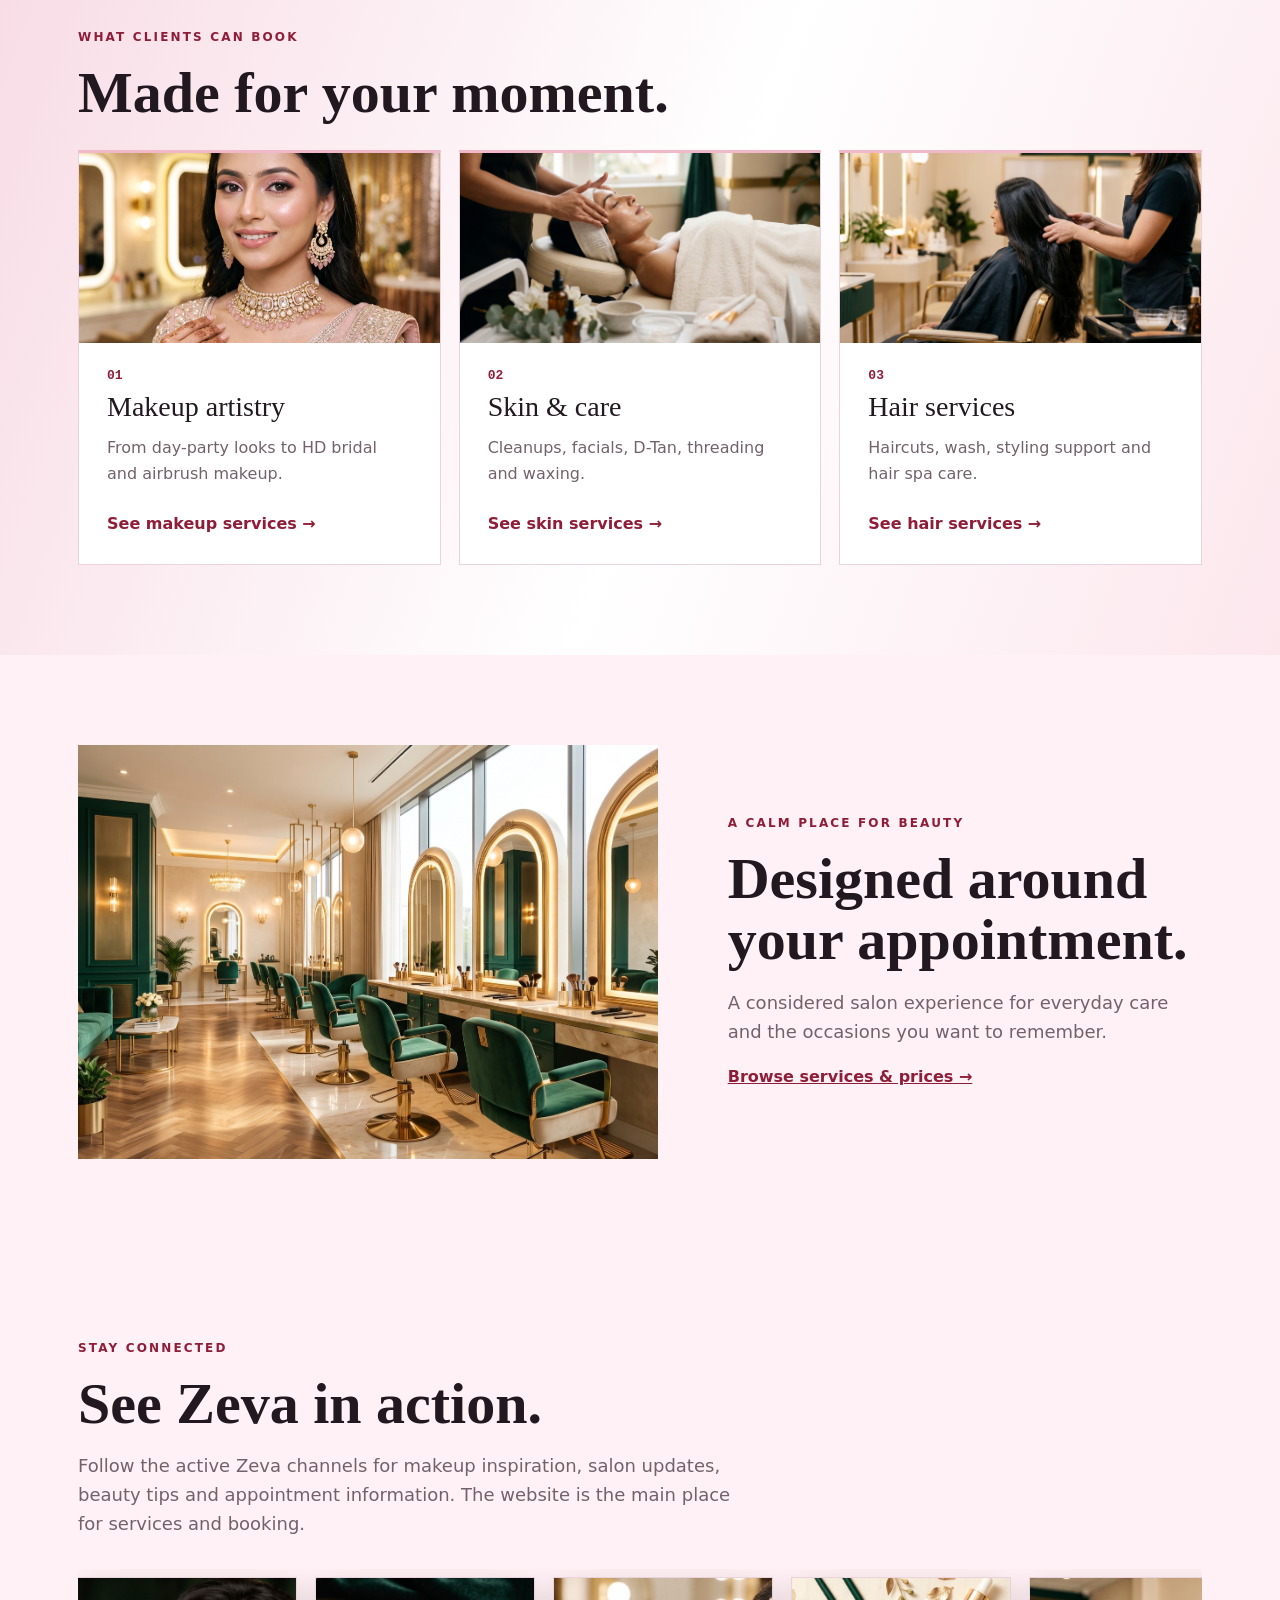
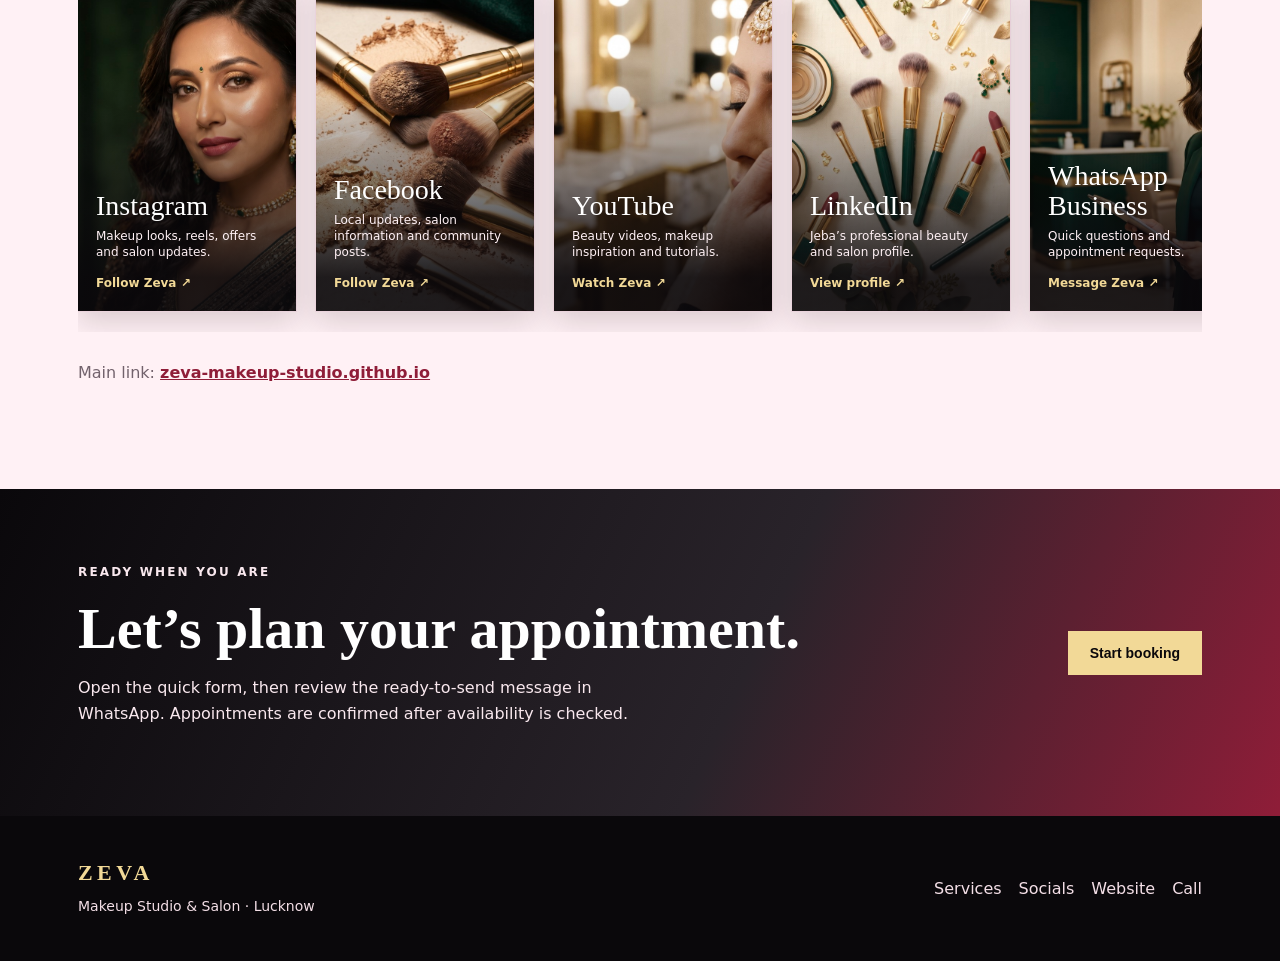
==== commit 0754bdc5: "Add Zeva website imagery and social cards" ====
--- a/index.html
+++ b/index.html
@@ -1,10 +1,75 @@
 <!doctype html>
-<html lang="en"><head><meta charset="utf-8"><meta name="viewport" content="width=device-width,initial-scale=1"><meta name="description" content="Zeva Makeup Studio & Salon in Dubagga, Lucknow. Bridal makeup, hair, skin and salon appointments."><title>Zeva Makeup Studio & Salon | Lucknow</title><link rel="stylesheet" href="styles.css"></head>
-<body><header class="site-header"><nav class="nav" aria-label="Main navigation"><a class="brand" href="index.html" aria-label="Zeva Makeup Studio home">ZEVA</a><div class="nav-links"><a href="services.html">Services</a><a href="#about">About</a><a href="#socials">Socials</a><button class="nav-book" type="button" data-open-booking>Book now</button></div></nav></header>
-<main><section class="hero"><div class="hero-copy"><p class="eyebrow">Makeup studio & salon · Lucknow</p><h1>Beauty that feels<br>like <em>you.</em></h1><p class="lead">Bridal makeup, party looks, hair, skin care and salon services—thoughtfully planned for your everyday and milestone moments.</p><div class="actions"><button class="button" type="button" data-open-booking>Book on WhatsApp</button><a class="button button-quiet" href="services.html">Explore services</a></div></div><div class="hero-art" aria-label="Image space reserved for a Zeva bridal makeup photo"><span>BRIDAL · BEAUTY · CONFIDENCE</span></div></section><div class="location-strip">Women’s salon · Amrapali Yojana, Dubagga, Lucknow · <a href="tel:+918353909431">+91 83539 09431</a></div>
-<section class="section" id="about"><p class="eyebrow ink">Welcome to Zeva</p><h2>Personal service. Polished results.</h2><div class="two-column"><p class="lead dark">Zeva Makeup Studio & Salon is led by makeup artist and beautician Jeba Siddiqui. Visit the Lucknow studio for salon care, or request a freelance makeup appointment for a special event.</p><div class="callout"><strong>Want the full service list?</strong><p>See every current service and regular price in one place.</p><a href="services.html">View services & prices →</a></div></div></section>
-<section class="section soft" aria-labelledby="highlights-title"><p class="eyebrow ink">What clients can book</p><h2 id="highlights-title">Made for your moment.</h2><div class="feature-grid"><a class="feature-card" href="services.html#makeup"><span class="card-number">01</span><h3>Makeup artistry</h3><p>From day-party looks to HD bridal and airbrush makeup.</p><span>See makeup services →</span></a><a class="feature-card" href="services.html#skin"><span class="card-number">02</span><h3>Skin & care</h3><p>Cleanups, facials, D-Tan, threading and waxing.</p><span>See skin services →</span></a><a class="feature-card" href="services.html#hair"><span class="card-number">03</span><h3>Hair services</h3><p>Haircuts, wash, styling support and hair spa care.</p><span>See hair services →</span></a></div></section>
-<section class="section socials-section" id="socials"><p class="eyebrow ink">Stay connected</p><h2>See Zeva in action.</h2><p class="intro">Follow the active Zeva channels for makeup inspiration, salon updates, beauty tips and appointment information. The website is the main place for services and booking.</p><div class="social-grid"><a class="social-card" href="https://www.instagram.com/zeva_makeup_studio/" target="_blank" rel="noopener noreferrer"><span class="social-icon instagram" aria-hidden="true">◎</span><span><strong>Instagram</strong><small>Makeup looks, reels, offers and salon updates.</small></span><b>↗</b></a><a class="social-card" href="https://www.facebook.com/profile.php?id=61577740792588" target="_blank" rel="noopener noreferrer"><span class="social-icon facebook" aria-hidden="true">f</span><span><strong>Facebook</strong><small>Local updates, salon information and community posts.</small></span><b>↗</b></a><a class="social-card" href="https://www.youtube.com/@zeva-makeup-studio" target="_blank" rel="noopener noreferrer"><span class="social-icon youtube" aria-hidden="true">▶</span><span><strong>YouTube</strong><small>Beauty videos, makeup inspiration and tutorials.</small></span><b>↗</b></a><a class="social-card" href="https://www.linkedin.com/in/jeba-siddiqui-956927223/" target="_blank" rel="noopener noreferrer"><span class="social-icon linkedin" aria-hidden="true">in</span><span><strong>LinkedIn</strong><small>Jeba’s professional beauty and salon profile.</small></span><b>↗</b></a><a class="social-card" href="https://wa.me/918353909431" target="_blank" rel="noopener noreferrer"><span class="social-icon whatsapp" aria-hidden="true">◔</span><span><strong>WhatsApp Business</strong><small>Quick questions and appointment requests.</small></span><b>↗</b></a></div><p class="site-link">Main link: <a href="https://zeva-makeup-studio.github.io/">zeva-makeup-studio.github.io</a></p></section>
-<section class="section booking-banner"><div><p class="eyebrow">Ready when you are</p><h2>Let’s plan your appointment.</h2><p>Open the quick form, then review the ready-to-send message in WhatsApp. Appointments are confirmed after availability is checked.</p></div><button class="button light" type="button" data-open-booking>Start booking</button></section></main>
-<footer><div><a class="brand" href="index.html">ZEVA</a><p>Makeup Studio & Salon · Lucknow</p></div><div><a href="services.html">Services</a><a href="#socials">Socials</a><a href="https://zeva-makeup-studio.github.io/">Website</a><a href="tel:+918353909431">Call</a></div></footer>
-<dialog class="booking-modal" id="booking-modal" aria-labelledby="booking-title"><form method="dialog" class="modal-shell"><button class="close" value="cancel" aria-label="Close quick booking form">×</button><p class="eyebrow ink">Quick appointment request</p><h2 id="booking-title">Book on WhatsApp</h2><p class="small">Complete this short form and WhatsApp will open with your request. It does not confirm a booking.</p><div class="quick-form"><label>Your name *<input name="name" autocomplete="name" required maxlength="100"></label><label>Service *<input name="service" required maxlength="120" placeholder="e.g. HD Bridal Makeup"></label><label>Preferred date *<input name="date" type="date" required></label><label>Preferred time <input name="time" type="time"></label><label>Appointment type *<select name="type" required><option value="">Select one</option><option>At the salon</option><option>Freelance / another location</option></select></label><label>Extra details <textarea name="details" maxlength="350" placeholder="For freelance appointments, share only the area or location."></textarea></label><button class="button" type="submit">Continue to WhatsApp ↗</button><a class="form-link" href="https://docs.google.com/forms/d/e/1FAIpQLSdlE_HU9J3QaApyy7PPLVn61SA3UjmPYv734FfahQmQXUkTKg/viewform?usp=publish-editor" target="_blank" rel="noopener noreferrer">Prefer Google Forms? Request an appointment here ↗</a></div></form></dialog><script src="site.js"></script></body></html>
+<html lang="en">
+<head>
+  <meta charset="utf-8">
+  <meta name="viewport" content="width=device-width,initial-scale=1">
+  <meta name="description" content="Zeva Makeup Studio & Salon in Dubagga, Lucknow. Bridal makeup, hair, skin and salon appointments.">
+  <title>Zeva Makeup Studio & Salon | Lucknow</title>
+  <link rel="preload" as="image" href="hero-bride.jpg">
+  <link rel="stylesheet" href="styles.css">
+  <link rel="stylesheet" href="media.css">
+</head>
+<body>
+  <header class="site-header">
+    <nav class="nav" aria-label="Main navigation">
+      <a class="brand" href="index.html" aria-label="Zeva Makeup Studio home">ZEVA</a>
+      <div class="nav-links"><a href="services.html">Services</a><a href="#about">About</a><a href="#socials">Socials</a><button class="nav-book" type="button" data-open-booking>Book now</button></div>
+    </nav>
+  </header>
+  <main>
+    <section class="hero">
+      <div class="hero-copy">
+        <p class="eyebrow">Makeup studio & salon · Lucknow</p>
+        <h1>Beauty that feels<br>like <em>you.</em></h1>
+        <p class="lead">Bridal makeup, party looks, hair, skin care and salon services—thoughtfully planned for your everyday and milestone moments.</p>
+        <div class="actions"><button class="button" type="button" data-open-booking>Book on WhatsApp</button><a class="button button-quiet" href="services.html">Explore services</a></div>
+      </div>
+      <figure class="hero-art"><img src="hero-bride.jpg" alt="Bridal makeup inspiration in a green outfit"><figcaption>BRIDAL · BEAUTY · CONFIDENCE</figcaption></figure>
+    </section>
+    <div class="location-strip">Women’s salon · Amrapali Yojana, Dubagga, Lucknow · <a href="tel:+918353909431">+91 83539 09431</a></div>
+
+    <section class="section" id="about">
+      <p class="eyebrow ink">Welcome to Zeva</p>
+      <h2>Personal service. Polished results.</h2>
+      <div class="two-column about-layout">
+        <div><p class="lead dark">Zeva Makeup Studio & Salon is led by makeup artist and beautician Jeba Siddiqui. Visit the Lucknow studio for salon care, or request a freelance makeup appointment for a special event.</p><div class="callout"><strong>Want the full service list?</strong><p>See every current service and regular price in one place.</p><a href="services.html">View services & prices →</a></div></div>
+        <img class="about-image" src="studio-welcome.jpg" alt="Welcoming salon studio setting" loading="lazy">
+      </div>
+    </section>
+
+    <section class="section soft" aria-labelledby="highlights-title">
+      <p class="eyebrow ink">What clients can book</p>
+      <h2 id="highlights-title">Made for your moment.</h2>
+      <div class="feature-grid">
+        <a class="feature-card feature-photo" href="services.html#makeup"><img src="bridal-pink.jpg" alt="Soft bridal makeup inspiration" loading="lazy"><span class="card-number">01</span><h3>Makeup artistry</h3><p>From day-party looks to HD bridal and airbrush makeup.</p><span>See makeup services →</span></a>
+        <a class="feature-card feature-photo" href="services.html#skin"><img src="facial-care.jpg" alt="Relaxing facial care treatment" loading="lazy"><span class="card-number">02</span><h3>Skin & care</h3><p>Cleanups, facials, D-Tan, threading and waxing.</p><span>See skin services →</span></a>
+        <a class="feature-card feature-photo" href="services.html#hair"><img src="hair-care.jpg" alt="Salon hair care service" loading="lazy"><span class="card-number">03</span><h3>Hair services</h3><p>Haircuts, wash, styling support and hair spa care.</p><span>See hair services →</span></a>
+      </div>
+    </section>
+
+    <section class="section studio-section">
+      <div class="studio-photo"><img src="studio-interior.jpg" alt="Elegant salon interior inspiration"></div>
+      <div><p class="eyebrow ink">A calm place for beauty</p><h2>Designed around your appointment.</h2><p class="intro">A considered salon experience for everyday care and the occasions you want to remember.</p><a class="text-link" href="services.html">Browse services & prices →</a></div>
+    </section>
+
+    <section class="section socials-section" id="socials">
+      <p class="eyebrow ink">Stay connected</p>
+      <h2>See Zeva in action.</h2>
+      <p class="intro">Follow the active Zeva channels for makeup inspiration, salon updates, beauty tips and appointment information. The website is the main place for services and booking.</p>
+      <div class="social-carousel" aria-label="Zeva social media links"><div class="social-rail">
+        <a class="social-card portrait-card instagram-card" href="https://www.instagram.com/zeva_makeup_studio/" target="_blank" rel="noopener noreferrer"><img src="bridal-green.jpg" alt="Bridal makeup inspiration"><span><b>Instagram</b><small>Makeup looks, reels, offers and salon updates.</small><em>Follow Zeva ↗</em></span></a>
+        <a class="social-card portrait-card facebook-card" href="https://www.facebook.com/profile.php?id=61577740792588" target="_blank" rel="noopener noreferrer"><img src="makeup-kit-dark.jpg" alt="Makeup tools and products"><span><b>Facebook</b><small>Local updates, salon information and community posts.</small><em>Follow Zeva ↗</em></span></a>
+        <a class="social-card portrait-card youtube-card" href="https://www.youtube.com/@zeva-makeup-studio" target="_blank" rel="noopener noreferrer"><img src="bridal-detail.jpg" alt="Bridal eye makeup application"><span><b>YouTube</b><small>Beauty videos, makeup inspiration and tutorials.</small><em>Watch Zeva ↗</em></span></a>
+        <a class="social-card portrait-card linkedin-card" href="https://www.linkedin.com/in/jeba-siddiqui-956927223/" target="_blank" rel="noopener noreferrer"><img src="makeup-kit-light.jpg" alt="Makeup products and brushes"><span><b>LinkedIn</b><small>Jeba’s professional beauty and salon profile.</small><em>View profile ↗</em></span></a>
+        <a class="social-card portrait-card whatsapp-card" href="https://wa.me/918353909431" target="_blank" rel="noopener noreferrer"><img src="studio-welcome.jpg" alt="Salon welcome area"><span><b>WhatsApp Business</b><small>Quick questions and appointment requests.</small><em>Message Zeva ↗</em></span></a>
+      </div></div>
+      <p class="site-link">Main link: <a href="https://zeva-makeup-studio.github.io/">zeva-makeup-studio.github.io</a></p>
+    </section>
+
+    <section class="section booking-banner"><div><p class="eyebrow">Ready when you are</p><h2>Let’s plan your appointment.</h2><p>Open the quick form, then review the ready-to-send message in WhatsApp. Appointments are confirmed after availability is checked.</p></div><button class="button light" type="button" data-open-booking>Start booking</button></section>
+  </main>
+  <footer><div><a class="brand" href="index.html">ZEVA</a><p>Makeup Studio & Salon · Lucknow</p></div><div><a href="services.html">Services</a><a href="#socials">Socials</a><a href="https://zeva-makeup-studio.github.io/">Website</a><a href="tel:+918353909431">Call</a></div></footer>
+  <dialog class="booking-modal" id="booking-modal" aria-labelledby="booking-title"><form method="dialog" class="modal-shell"><button class="close" type="button" value="cancel" aria-label="Close quick booking form">×</button><p class="eyebrow ink">Quick appointment request</p><h2 id="booking-title">Book on WhatsApp</h2><p class="small">Complete this short form and WhatsApp will open with your request. It does not confirm a booking.</p><div class="quick-form"><label>Your name *<input name="name" autocomplete="name" required maxlength="100"></label><label>Service *<input name="service" required maxlength="120" placeholder="e.g. HD Bridal Makeup"></label><label>Preferred date *<input name="date" type="date" required></label><label>Preferred time <input name="time" type="time"></label><label>Appointment type *<select name="type" required><option value="">Select one</option><option>At the salon</option><option>Freelance / another location</option></select></label><label>Extra details <textarea name="details" maxlength="350" placeholder="For freelance appointments, share only the area or location."></textarea></label><button class="button" type="submit">Continue to WhatsApp ↗</button><a class="form-link" href="https://docs.google.com/forms/d/e/1FAIpQLSdlE_HU9J3QaApyy7PPLVn61SA3UjmPYv734FfahQmQXUkTKg/viewform?usp=publish-editor" target="_blank" rel="noopener noreferrer">Prefer Google Forms? Request an appointment here ↗</a></div></form></dialog>
+  <script src="site.js"></script>
+</body>
+</html>
--- a/styles.css
+++ b/styles.css
@@ -1 +1 @@
-:root{--ink:#102a1a;--green:#092b19;--cream:#faf5ea;--gold:#c69a50;--muted:#5f6b62;--white:#fff;--line:#dfd4c3}*{box-sizing:border-box}html{scroll-behavior:smooth}body{margin:0;background:var(--cream);color:var(--ink);font:16px/1.6 system-ui,-apple-system,"Segoe UI",sans-serif}a{color:inherit}.site-header{background:var(--green);color:#fff}.nav{max-width:1180px;margin:auto;min-height:72px;padding:15px 28px;display:flex;justify-content:space-between;align-items:center;gap:24px}.brand{font:700 22px Georgia,serif;letter-spacing:.2em;text-decoration:none;color:#e8c989}.nav-links{display:flex;align-items:center;gap:24px}.nav-links a,footer a{text-decoration:none}.nav-links a:hover,footer a:hover{text-decoration:underline;text-underline-offset:5px}.nav-book{border:1px solid var(--gold);background:var(--gold);padding:9px 14px;color:var(--ink);font-weight:700;cursor:pointer}.hero{background:var(--green);color:#fff;display:grid;grid-template-columns:1.05fr .95fr;min-height:560px}.hero-copy{max-width:690px;margin-left:max(28px,calc((100vw - 1124px)/2));padding:95px 42px 95px 0}.eyebrow{margin:0 0 15px;color:#e0b574;font-weight:800;font-size:12px;letter-spacing:.18em;text-transform:uppercase}.eyebrow.ink{color:#92703f}.hero h1,.page-hero h1,h2{font-family:Georgia,serif;line-height:1.06}.hero h1{font-size:clamp(50px,7vw,86px);margin:0 0 25px}.hero h1 em{font-weight:400;color:#edc780}.lead{font-size:18px;max-width:590px;color:#e7ded3}.lead.dark{color:var(--muted)}.actions{display:flex;flex-wrap:wrap;gap:12px;margin-top:32px}.button{border:1px solid var(--gold);background:var(--gold);color:var(--ink);padding:13px 21px;text-decoration:none;font-weight:750;font-size:14px;cursor:pointer}.button:hover,.nav-book:hover{filter:brightness(1.08);transform:translateY(-1px)}.button-quiet{background:transparent;border-color:#9e8d79;color:#fff}.hero-art{margin:48px 28px 48px 0;min-height:420px;display:flex;align-items:end;padding:22px;background:linear-gradient(135deg,#d6b679,#825d2e 45%,#2b5039 46%,#102a1a);outline:1px solid #ffffff3b;position:relative;overflow:hidden}.hero-art:before{content:"Z";position:absolute;right:-8%;top:-19%;font:clamp(280px,35vw,480px)/1 Georgia,serif;color:#ffffff12}.hero-art span{position:relative;z-index:1;color:#fff;letter-spacing:.14em;font-size:11px}.location-strip{background:#eadfca;text-align:center;padding:14px 22px;font-size:14px}.section{max-width:1180px;margin:auto;padding:90px 28px}.section h2{font-size:clamp(37px,5vw,58px);margin:0 0 26px}.two-column{display:grid;grid-template-columns:1.2fr .8fr;gap:70px;align-items:start}.callout{background:#fff;border:1px solid var(--line);padding:28px}.callout p{color:var(--muted)}.callout a{font-weight:750;color:#75521d}.soft{max-width:none;background:#eee9dc;padding-left:max(28px,calc((100vw - 1124px)/2));padding-right:max(28px,calc((100vw - 1124px)/2))}.feature-grid,.price-grid{display:grid;grid-template-columns:repeat(3,1fr);gap:18px}.feature-card{background:var(--white);border:1px solid var(--line);padding:28px;text-decoration:none;min-height:260px;display:flex;flex-direction:column;transition:transform .2s ease,box-shadow .2s ease,border-color .2s ease}.feature-card:hover,.social-card:hover,.price-card:hover{transform:translateY(-5px);box-shadow:0 16px 34px #1a211214;border-color:#b89152}.card-number{font:700 13px monospace;color:#a27734}.feature-card h3,.price-card h3{font:28px/1.15 Georgia,serif;margin:25px 0 12px}.feature-card p{color:var(--muted);margin:0}.feature-card span:last-child{margin-top:auto;padding-top:25px;font-weight:750;color:#75521d}.intro{max-width:660px;color:var(--muted);font-size:18px;margin-top:-8px}.socials-section{padding-bottom:104px}.social-grid{display:grid;grid-template-columns:repeat(2,1fr);gap:12px;margin-top:30px}.social-card{display:grid;grid-template-columns:48px 1fr auto;gap:15px;align-items:center;background:#fff;border:1px solid var(--line);padding:18px;text-decoration:none;transition:transform .2s ease,box-shadow .2s ease,border-color .2s ease}.social-card strong,.social-card small{display:block}.social-card small{color:var(--muted);font-size:13px;margin-top:3px}.social-card>b{color:#9e7538}.social-icon{display:grid;place-items:center;width:46px;height:46px;border-radius:50%;color:#fff;font-weight:800;font-size:21px}.instagram{background:linear-gradient(45deg,#f7a34c,#d8358a,#6148b7)}.facebook,.linkedin{background:#1674bd}.youtube{background:#e52d28;font-size:15px}.whatsapp{background:#28a762}.site-link{margin:28px 0 0;color:var(--muted)}.site-link a{font-weight:700;color:#75521d}.booking-banner{max-width:none;background:var(--green);color:#fff;padding:74px max(28px,calc((100vw - 1124px)/2));display:flex;align-items:center;justify-content:space-between;gap:34px}.booking-banner h2{margin:0 0 14px}.booking-banner p{max-width:590px;color:#e7ded3}.button.light{background:#f4e3bd;border-color:#f4e3bd}.page-hero{background:var(--green);color:#fff;padding:96px max(28px,calc((100vw - 1124px)/2)) 106px}.page-hero h1{font-size:clamp(48px,7vw,82px);margin:0 0 22px}.page-hero p{max-width:660px;color:#e7ded3;font-size:18px}.service-list{scroll-margin-top:70px}.section-heading{max-width:640px}.price-card{background:#fff;border:1px solid var(--line);padding:26px;transition:transform .2s ease,box-shadow .2s ease,border-color .2s ease}.price-card h3{margin-top:0}.price-card dl{margin:20px 0 0}.price-card dl>div{display:flex;gap:10px;justify-content:space-between;padding:11px 0;border-top:1px solid #eee7dd}.price-card dt{font-weight:600}.price-card dd{margin:0;white-space:nowrap;font-weight:750}.small{font-size:13px;color:var(--muted)}footer{background:#071f13;color:#eadfd0;padding:44px max(28px,calc((100vw - 1124px)/2));display:flex;gap:24px;align-items:center;justify-content:space-between;flex-wrap:wrap}footer p{margin:7px 0 0;font-size:14px}footer>div:last-child{display:flex;gap:17px;flex-wrap:wrap}.booking-modal{padding:0;border:0;background:transparent;max-width:min(560px,calc(100vw - 32px));box-shadow:0 18px 60px #0008}.booking-modal::backdrop{background:#071f13bd}.modal-shell{background:var(--cream);padding:34px;position:relative}.modal-shell h2{font-size:43px;margin:0 0 12px}.close{position:absolute;right:16px;top:14px;border:0;background:transparent;font-size:31px;cursor:pointer;color:var(--ink)}.quick-form{display:grid;gap:13px;margin-top:22px}.quick-form label{display:grid;gap:5px;font-size:13px;font-weight:750}.quick-form input,.quick-form select,.quick-form textarea{font:inherit;padding:10px;border:1px solid #cdbfae;background:#fff}.quick-form textarea{min-height:70px;resize:vertical}.form-link{font-size:13px;color:#75521d;font-weight:700}@media(max-width:760px){.nav{padding:14px 20px}.nav-links{gap:13px;font-size:13px}.nav-links a:nth-child(3){display:none}.hero{grid-template-columns:1fr}.hero-copy{margin:0;padding:75px 22px}.hero-art{margin:0 22px 38px;min-height:240px}.section{padding:62px 22px}.soft{padding-left:22px;padding-right:22px}.two-column,.feature-grid,.price-grid,.social-grid{grid-template-columns:1fr;gap:15px}.booking-banner{padding:56px 22px;display:block}.booking-banner .button{margin-top:13px}footer{padding:36px 22px}.page-hero{padding:74px 22px}.modal-shell{padding:28px 21px}.modal-shell h2{font-size:37px}}
+:root{--black:#0a080b;--charcoal:#29232a;--deep-red:#8f1d38;--red:#c92c4f;--pink:#f1b8ca;--blush:#fff1f5;--white:#fff;--gold:#d6b362;--gold-light:#f2d997;--ink:#211820;--muted:#72626c;--line:#ead3dc}*{box-sizing:border-box}html{scroll-behavior:smooth}body{margin:0;background:var(--blush);color:var(--ink);font:16px/1.6 system-ui,-apple-system,"Segoe UI",sans-serif}a{color:inherit}.site-header{background:var(--black);color:var(--white);border-bottom:1px solid #d6b36255}.nav{max-width:1180px;margin:auto;min-height:72px;padding:15px 28px;display:flex;justify-content:space-between;align-items:center;gap:24px}.brand{font:700 22px Georgia,serif;letter-spacing:.2em;text-decoration:none;color:var(--gold-light)}.nav-links{display:flex;align-items:center;gap:24px}.nav-links a,footer a{text-decoration:none}.nav-links a:hover,footer a:hover{text-decoration:underline;text-decoration-color:var(--pink);text-underline-offset:5px}.nav-book{border:1px solid var(--gold);background:var(--gold);padding:9px 14px;color:var(--black);font-weight:700;cursor:pointer}.hero{background:linear-gradient(118deg,var(--black) 0%,#251a23 58%,var(--deep-red) 145%);color:var(--white);display:grid;grid-template-columns:1.05fr .95fr;min-height:560px}.hero-copy{max-width:690px;margin-left:max(28px,calc((100vw - 1124px)/2));padding:95px 42px 95px 0}.eyebrow{margin:0 0 15px;color:var(--gold-light);font-weight:800;font-size:12px;letter-spacing:.18em;text-transform:uppercase}.eyebrow.ink{color:var(--deep-red)}.hero h1,.page-hero h1,h2{font-family:Georgia,serif;line-height:1.06}.hero h1{font-size:clamp(50px,7vw,86px);margin:0 0 25px}.hero h1 em{font-weight:400;color:var(--pink)}.lead{font-size:18px;max-width:590px;color:#f9e8ee}.lead.dark{color:var(--muted)}.actions{display:flex;flex-wrap:wrap;gap:12px;margin-top:32px}.button{border:1px solid var(--gold);background:var(--gold);color:var(--black);padding:13px 21px;text-decoration:none;font-weight:750;font-size:14px;cursor:pointer;transition:transform .2s ease,filter .2s ease}.button:hover,.nav-book:hover{filter:brightness(1.08);transform:translateY(-1px)}.button-quiet{background:transparent;border-color:var(--pink);color:var(--white)}.hero-art{margin:48px 28px 48px 0;min-height:420px;display:flex;align-items:end;padding:22px;background:linear-gradient(135deg,#f4c2d2 0%,#b24b68 35%,#30262d 36%,#0a080b 100%);outline:1px solid #fff4;position:relative;overflow:hidden}.hero-art:before{content:"Z";position:absolute;right:-8%;top:-19%;font:clamp(280px,35vw,480px)/1 Georgia,serif;color:#ffffff12}.hero-art span{position:relative;z-index:1;color:var(--white);letter-spacing:.14em;font-size:11px}.location-strip{background:var(--pink);text-align:center;padding:14px 22px;font-size:14px;color:var(--black)}.section{max-width:1180px;margin:auto;padding:90px 28px}.section h2{font-size:clamp(37px,5vw,58px);margin:0 0 26px}.two-column{display:grid;grid-template-columns:1.2fr .8fr;gap:70px;align-items:start}.callout{background:var(--white);border:1px solid var(--line);border-top:3px solid var(--gold);padding:28px}.callout p{color:var(--muted)}.callout a,.feature-card span:last-child,.site-link a,.form-link{font-weight:750;color:var(--deep-red)}.soft{max-width:none;background:linear-gradient(110deg,#f8dce5,#fff 54%,#fce7ed);padding-left:max(28px,calc((100vw - 1124px)/2));padding-right:max(28px,calc((100vw - 1124px)/2))}.feature-grid,.price-grid{display:grid;grid-template-columns:repeat(3,1fr);gap:18px}.feature-card{background:var(--white);border:1px solid var(--line);border-top:3px solid var(--pink);padding:28px;text-decoration:none;min-height:260px;display:flex;flex-direction:column;transition:transform .2s ease,box-shadow .2s ease,border-color .2s ease}.feature-card:hover,.social-card:hover,.price-card:hover{transform:translateY(-5px);box-shadow:0 16px 34px #691a3022;border-color:var(--red)}.card-number{font:700 13px monospace;color:var(--deep-red)}.feature-card h3,.price-card h3{font:28px/1.15 Georgia,serif;margin:25px 0 12px}.feature-card p{color:var(--muted);margin:0}.feature-card span:last-child{margin-top:auto;padding-top:25px}.intro{max-width:660px;color:var(--muted);font-size:18px;margin-top:-8px}.socials-section{padding-bottom:104px}.social-grid{display:grid;grid-template-columns:repeat(2,1fr);gap:12px;margin-top:30px}.social-card{display:grid;grid-template-columns:48px 1fr auto;gap:15px;align-items:center;background:var(--white);border:1px solid var(--line);padding:18px;text-decoration:none;transition:transform .2s ease,box-shadow .2s ease,border-color .2s ease}.social-card strong,.social-card small{display:block}.social-card small{color:var(--muted);font-size:13px;margin-top:3px}.social-card>b{color:var(--deep-red)}.social-icon{display:grid;place-items:center;width:46px;height:46px;border-radius:50%;color:var(--white);font-weight:800;font-size:21px}.instagram{background:linear-gradient(45deg,#f3a953,#d53f78,#6c3c94)}.facebook,.linkedin{background:#2f5f9e}.youtube{background:var(--red);font-size:15px}.whatsapp{background:#288a60}.site-link{margin:28px 0 0;color:var(--muted)}.booking-banner{max-width:none;background:linear-gradient(115deg,var(--black),var(--charcoal) 58%,var(--deep-red));color:var(--white);padding:74px max(28px,calc((100vw - 1124px)/2));display:flex;align-items:center;justify-content:space-between;gap:34px}.booking-banner h2{margin:0 0 14px}.booking-banner p{max-width:590px;color:#f9e8ee}.button.light{background:var(--gold-light);border-color:var(--gold-light)}.page-hero{background:linear-gradient(120deg,var(--black),var(--charcoal) 66%,var(--deep-red));color:var(--white);padding:96px max(28px,calc((100vw - 1124px)/2)) 106px}.page-hero h1{font-size:clamp(48px,7vw,82px);margin:0 0 22px}.page-hero p{max-width:660px;color:#f9e8ee;font-size:18px}.service-list{scroll-margin-top:70px}.section-heading{max-width:640px}.price-card{background:var(--white);border:1px solid var(--line);border-top:3px solid var(--gold);padding:26px;transition:transform .2s ease,box-shadow .2s ease,border-color .2s ease}.price-card h3{margin-top:0}.price-card dl{margin:20px 0 0}.price-card dl>div{display:flex;gap:10px;justify-content:space-between;padding:11px 0;border-top:1px solid #f1dce3}.price-card dt{font-weight:600}.price-card dd{margin:0;white-space:nowrap;font-weight:750;color:var(--deep-red)}.small{font-size:13px;color:var(--muted)}footer{background:var(--black);color:#f4dfe7;padding:44px max(28px,calc((100vw - 1124px)/2));display:flex;gap:24px;align-items:center;justify-content:space-between;flex-wrap:wrap}footer p{margin:7px 0 0;font-size:14px}footer>div:last-child{display:flex;gap:17px;flex-wrap:wrap}.booking-modal{padding:0;border:0;background:transparent;max-width:min(560px,calc(100vw - 32px));box-shadow:0 18px 60px #000b}.booking-modal::backdrop{background:#120911d9}.modal-shell{background:var(--white);border-top:4px solid var(--gold);padding:34px;position:relative}.modal-shell h2{font-size:43px;margin:0 0 12px}.close{position:absolute;right:16px;top:14px;border:0;background:transparent;font-size:31px;cursor:pointer;color:var(--black)}.quick-form{display:grid;gap:13px;margin-top:22px}.quick-form label{display:grid;gap:5px;font-size:13px;font-weight:750}.quick-form input,.quick-form select,.quick-form textarea{font:inherit;padding:10px;border:1px solid #d9bac5;background:#fff;color:var(--ink)}.quick-form select[multiple]{min-height:154px;background:#fff8fb}.quick-form textarea{min-height:70px;resize:vertical}.quick-form input:focus,.quick-form select:focus,.quick-form textarea:focus{outline:2px solid var(--pink);border-color:var(--deep-red)}.form-note{margin:0;color:var(--muted);font-size:12px}@media(max-width:760px){.nav{padding:14px 20px}.nav-links{gap:13px;font-size:13px}.nav-links a:nth-child(3){display:none}.hero{grid-template-columns:1fr}.hero-copy{margin:0;padding:75px 22px}.hero-art{margin:0 22px 38px;min-height:240px}.section{padding:62px 22px}.soft{padding-left:22px;padding-right:22px}.two-column,.feature-grid,.price-grid,.social-grid{grid-template-columns:1fr;gap:15px}.booking-banner{padding:56px 22px;display:block}.booking-banner .button{margin-top:13px}footer{padding:36px 22px}.page-hero{padding:74px 22px}.modal-shell{padding:28px 21px}.modal-shell h2{font-size:37px}}
--- a/media.css
+++ b/media.css
@@ -0,0 +1 @@
+.hero-art{margin:0;min-height:560px;padding:0;outline:0;background:#170d13}.hero-art:before{display:none}.hero-art img{position:absolute;inset:0;width:100%;height:100%;object-fit:cover;object-position:70% center;opacity:.84}.hero-art:after{content:"";position:absolute;inset:0;background:linear-gradient(90deg,#0a080b 0%,#0a080b22 45%,#0a080b11 100%)}.hero-art figcaption{position:relative;z-index:1;margin:0 24px 24px;color:var(--white);letter-spacing:.14em;font-size:11px}.about-layout{align-items:center}.about-image{width:100%;aspect-ratio:1/1;object-fit:cover;border:1px solid var(--line);box-shadow:16px 16px 0 var(--pink)}.feature-photo{padding:0;overflow:hidden}.feature-photo img{width:100%;height:190px;object-fit:cover}.feature-photo>*:not(img){margin-left:28px;margin-right:28px}.feature-photo .card-number{margin-top:25px}.feature-photo h3{margin-top:8px}.feature-photo span:last-child{margin-bottom:27px}.studio-section{display:grid;grid-template-columns:1.1fr .9fr;gap:70px;align-items:center}.studio-photo{overflow:hidden;background:var(--black)}.studio-photo img{display:block;width:100%;aspect-ratio:1.4/1;object-fit:cover;transition:transform .4s ease}.studio-photo:hover img{transform:scale(1.04)}.text-link{font-weight:750;color:var(--deep-red)}.social-carousel{margin-top:30px;overflow:hidden;padding:8px 0 20px}.social-rail{display:flex;gap:18px;width:max-content;animation:social-sweep 20s ease-in-out infinite alternate}.social-carousel:hover .social-rail,.social-carousel:focus-within .social-rail{animation-play-state:paused}.portrait-card{display:block;position:relative;isolation:isolate;flex:0 0 220px;min-height:335px;padding:0;overflow:hidden;border:1px solid var(--line);background:var(--black);color:var(--white);box-shadow:0 10px 28px #2610162b;text-decoration:none}.portrait-card>img{position:absolute;inset:0;width:100%;height:100%;object-fit:cover;z-index:-2;transition:transform .35s ease}.portrait-card:before{content:"";position:absolute;inset:0;z-index:-1;background:linear-gradient(180deg,#0000 28%,#0a080be8 90%)}.portrait-card>span{position:absolute;left:18px;right:18px;bottom:18px}.portrait-card b,.portrait-card small,.portrait-card em{display:block}.portrait-card b{font:28px/1.05 Georgia,serif}.portrait-card small{margin:8px 0 13px;font-size:12px;line-height:1.35;color:#fff1f5}.portrait-card em{font-style:normal;font-size:12px;font-weight:800;color:var(--gold-light)}.portrait-card:hover>img,.portrait-card:focus-visible>img{transform:scale(1.06)}.portrait-card:focus-visible{outline:3px solid var(--pink);outline-offset:3px}@keyframes social-sweep{from{transform:translateX(-12%)}to{transform:translateX(0)}}@media(prefers-reduced-motion:reduce){.social-rail{animation:none}.studio-photo img,.portrait-card>img{transition:none}}@media(max-width:760px){.hero-art{min-height:360px}.hero-art img{object-position:68% center}.about-image{max-width:430px}.studio-section{grid-template-columns:1fr;gap:30px}.social-carousel{overflow-x:auto;scroll-snap-type:x mandatory;padding-bottom:16px}.social-rail{animation:none;padding:0 1px}.portrait-card{scroll-snap-align:start;flex-basis:205px}.feature-photo img{height:220px}}
